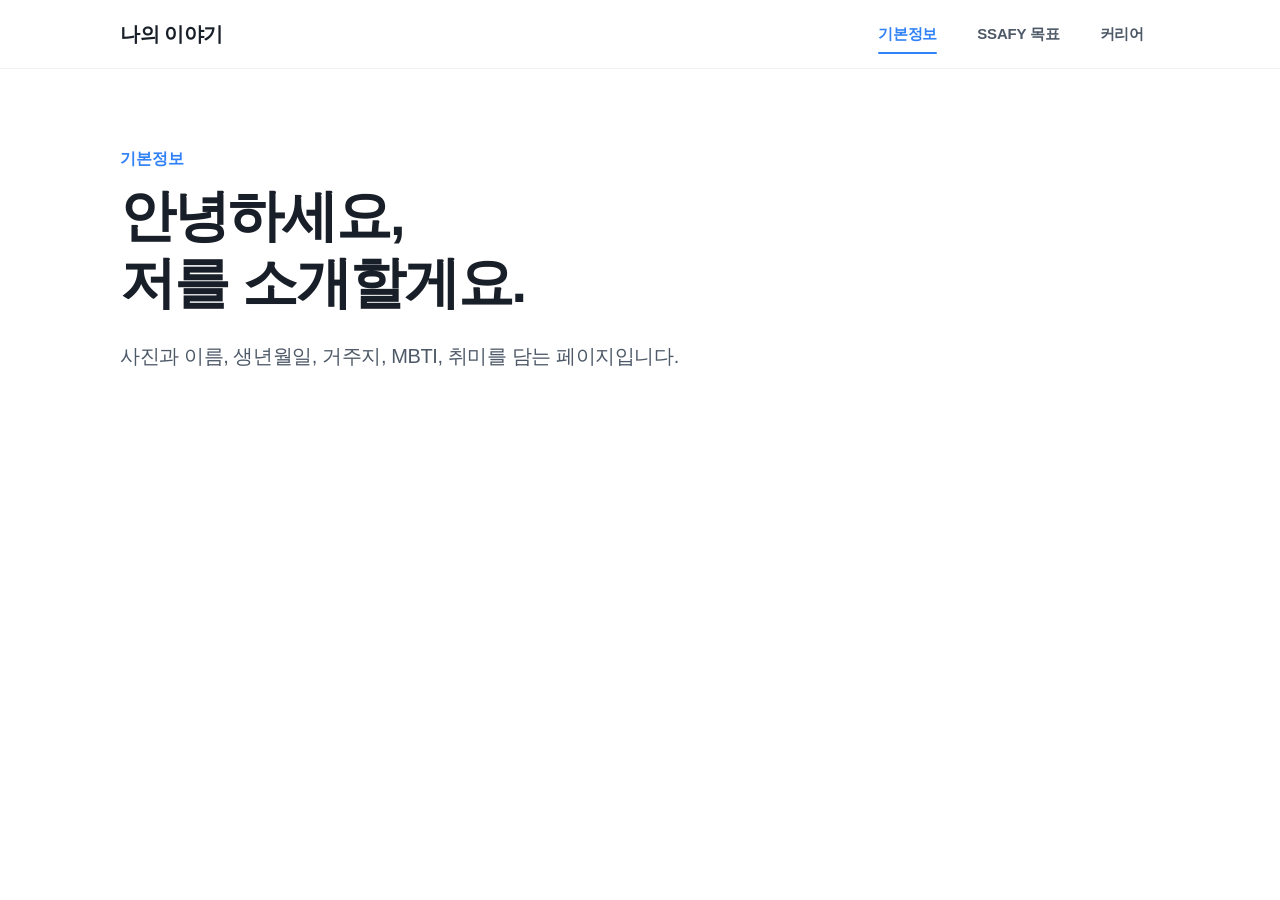
==== index.html @ 26c5fb1c "feat: 반응형 포트폴리오 네비게이션 추가" ====
<!doctype html>
<html lang="ko">
<head>
  <meta charset="utf-8">
  <meta name="viewport" content="width=device-width, initial-scale=1">
  <title>기본정보 | 나의 이야기</title>
  <link rel="stylesheet" href="navbar.css">
</head>
<body>
  <header class="site-header">
    <nav class="navbar" aria-label="주요 메뉴">
      <a class="navbar__brand" href="index.html">나의 이야기</a>
      <input class="navbar__toggle" type="checkbox" id="nav-toggle" aria-label="메뉴 열기">
      <label class="navbar__hamburger" for="nav-toggle" aria-hidden="true"><span class="navbar__hamburger-lines"></span></label>
      <ul class="navbar__menu">
        <li><a class="navbar__link is-active" href="index.html" aria-current="page">기본정보</a></li>
        <li><a class="navbar__link" href="goals.html">SSAFY 목표</a></li>
        <li><a class="navbar__link" href="career.html">커리어</a></li>
      </ul>
    </nav>
  </header>
  <main class="page">
    <p class="page__eyebrow">기본정보</p>
    <h1 class="page__title">안녕하세요,<br>저를 소개할게요.</h1>
    <p class="page__description">사진과 이름, 생년월일, 거주지, MBTI, 취미를 담는 페이지입니다.</p>
  </main>
</body>
</html>
---- navbar.css ----
:root {
  --toss-blue: #3182f6;
  --toss-blue-hover: #1b64da;
  --toss-navy: #191f28;
  --toss-gray-700: #4e5968;
  --toss-gray-500: #8b95a1;
  --toss-gray-200: #e5e8eb;
  --toss-gray-100: #f2f4f6;
  --toss-white: #ffffff;
  --nav-height: 68px;
}

* {
  box-sizing: border-box;
}

html {
  color: var(--toss-navy);
  font-family: "Pretendard", "Apple SD Gothic Neo", "Noto Sans KR", Arial, sans-serif;
  -webkit-font-smoothing: antialiased;
}

body {
  margin: 0;
  background: var(--toss-white);
}

.site-header {
  position: sticky;
  z-index: 1000;
  top: 0;
  width: 100%;
  border-bottom: 1px solid rgba(0, 0, 0, 0.06);
  background: rgba(255, 255, 255, 0.94);
  backdrop-filter: blur(12px);
  -webkit-backdrop-filter: blur(12px);
}

.navbar {
  display: flex;
  width: min(100% - 40px, 1040px);
  height: var(--nav-height);
  margin: 0 auto;
  align-items: center;
  justify-content: space-between;
}

.navbar__brand {
  color: var(--toss-navy);
  font-size: 20px;
  font-weight: 700;
  letter-spacing: -0.5px;
  text-decoration: none;
  white-space: nowrap;
}

.navbar__toggle {
  position: absolute;
  width: 1px;
  height: 1px;
  overflow: hidden;
  clip: rect(0 0 0 0);
  clip-path: inset(50%);
  white-space: nowrap;
}

.navbar__menu {
  display: flex;
  height: 100%;
  margin: 0;
  padding: 0;
  align-items: center;
  gap: 8px;
  list-style: none;
}

.navbar__link {
  position: relative;
  display: flex;
  height: 44px;
  padding: 0 16px;
  align-items: center;
  border-radius: 12px;
  color: var(--toss-gray-700);
  font-size: 15px;
  font-weight: 600;
  letter-spacing: -0.2px;
  text-decoration: none;
  transition: color 160ms ease, background-color 160ms ease;
}

.navbar__link:hover {
  color: var(--toss-navy);
  background: var(--toss-gray-100);
}

.navbar__link:focus-visible,
.navbar__toggle:focus-visible + .navbar__hamburger {
  outline: 3px solid rgba(49, 130, 246, 0.3);
  outline-offset: 2px;
}

.navbar__link.is-active {
  color: var(--toss-blue);
}

.navbar__link.is-active::after {
  position: absolute;
  right: 16px;
  bottom: 2px;
  left: 16px;
  height: 2px;
  border-radius: 2px;
  background: var(--toss-blue);
  content: "";
}

.navbar__hamburger {
  display: none;
  width: 44px;
  height: 44px;
  border-radius: 12px;
  cursor: pointer;
  align-items: center;
  justify-content: center;
}

.navbar__hamburger-lines,
.navbar__hamburger-lines::before,
.navbar__hamburger-lines::after {
  display: block;
  width: 20px;
  height: 2px;
  border-radius: 2px;
  background: var(--toss-navy);
  transition: transform 180ms ease, opacity 180ms ease;
}

.navbar__hamburger-lines {
  position: relative;
}

.navbar__hamburger-lines::before,
.navbar__hamburger-lines::after {
  position: absolute;
  left: 0;
  content: "";
}

.navbar__hamburger-lines::before { transform: translateY(-6px); }
.navbar__hamburger-lines::after { transform: translateY(6px); }

.page {
  width: min(100% - 40px, 1040px);
  margin: 0 auto;
  padding: 80px 0;
}

.page__eyebrow {
  margin: 0 0 12px;
  color: var(--toss-blue);
  font-size: 16px;
  font-weight: 700;
}

.page__title {
  margin: 0;
  font-size: clamp(36px, 6vw, 56px);
  line-height: 1.2;
  letter-spacing: -2px;
}

.page__description {
  max-width: 600px;
  margin: 24px 0 0;
  color: var(--toss-gray-700);
  font-size: 20px;
  line-height: 1.65;
  letter-spacing: -0.4px;
}

@media (max-width: 720px) {
  :root { --nav-height: 60px; }

  .navbar,
  .page {
    width: min(100% - 32px, 1040px);
  }

  .navbar__hamburger {
    display: flex;
  }

  .navbar__menu {
    position: absolute;
    top: var(--nav-height);
    right: 0;
    left: 0;
    display: grid;
    height: auto;
    max-height: 0;
    padding: 0 16px;
    gap: 4px;
    overflow: hidden;
    border-bottom: 1px solid transparent;
    background: var(--toss-white);
    opacity: 0;
    transition: max-height 220ms ease, opacity 180ms ease, padding 220ms ease;
  }

  .navbar__link {
    height: 52px;
    padding: 0 16px;
    font-size: 17px;
  }

  .navbar__link.is-active {
    background: rgba(49, 130, 246, 0.08);
  }

  .navbar__link.is-active::after {
    top: 14px;
    right: auto;
    bottom: 14px;
    left: 5px;
    width: 3px;
    height: auto;
  }

  .navbar__toggle:checked ~ .navbar__menu {
    max-height: 240px;
    padding-top: 10px;
    padding-bottom: 14px;
    border-bottom-color: rgba(0, 0, 0, 0.06);
    opacity: 1;
  }

  .navbar__toggle:checked + .navbar__hamburger .navbar__hamburger-lines {
    background: transparent;
  }

  .navbar__toggle:checked + .navbar__hamburger .navbar__hamburger-lines::before {
    transform: rotate(45deg);
  }

  .navbar__toggle:checked + .navbar__hamburger .navbar__hamburger-lines::after {
    transform: rotate(-45deg);
  }

  .page { padding: 56px 0; }
  .page__description { font-size: 18px; }
}

@media (prefers-reduced-motion: reduce) {
  *, *::before, *::after {
    scroll-behavior: auto !important;
    transition-duration: 0.01ms !important;
  }
}
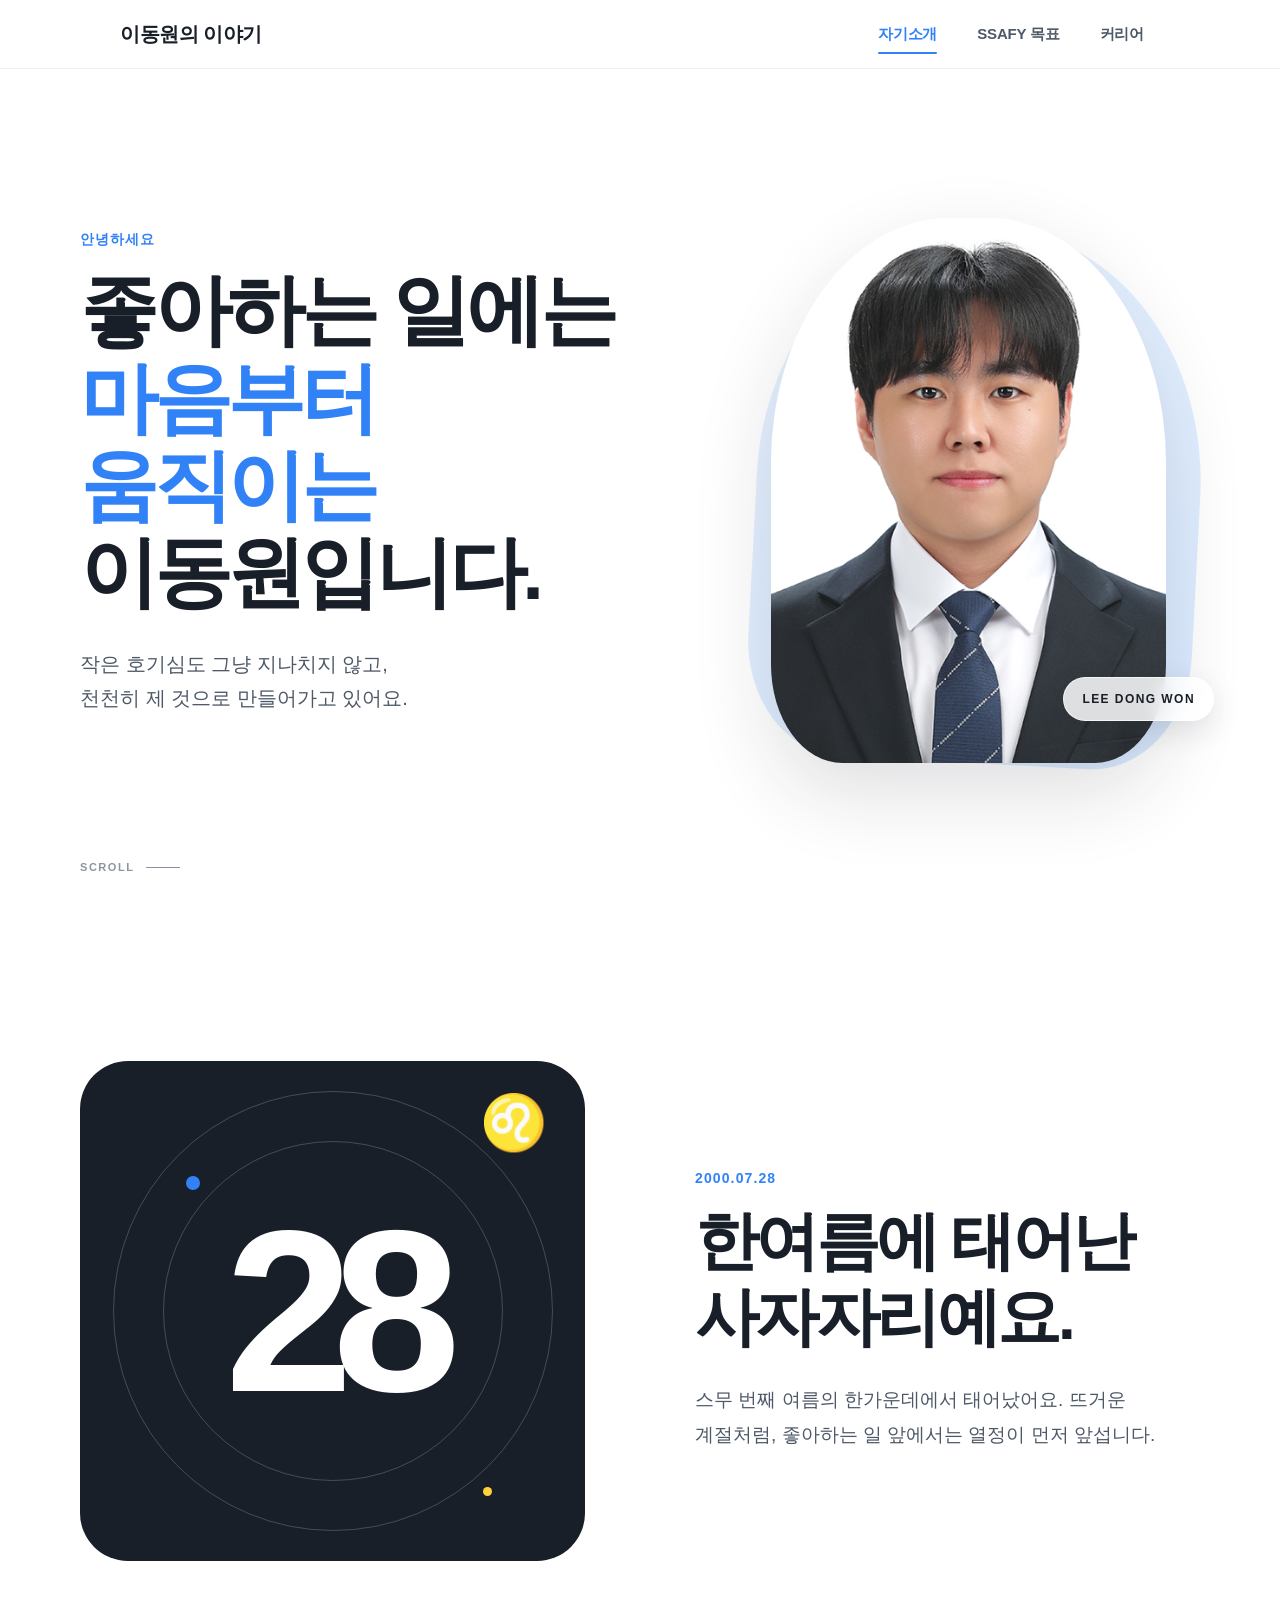
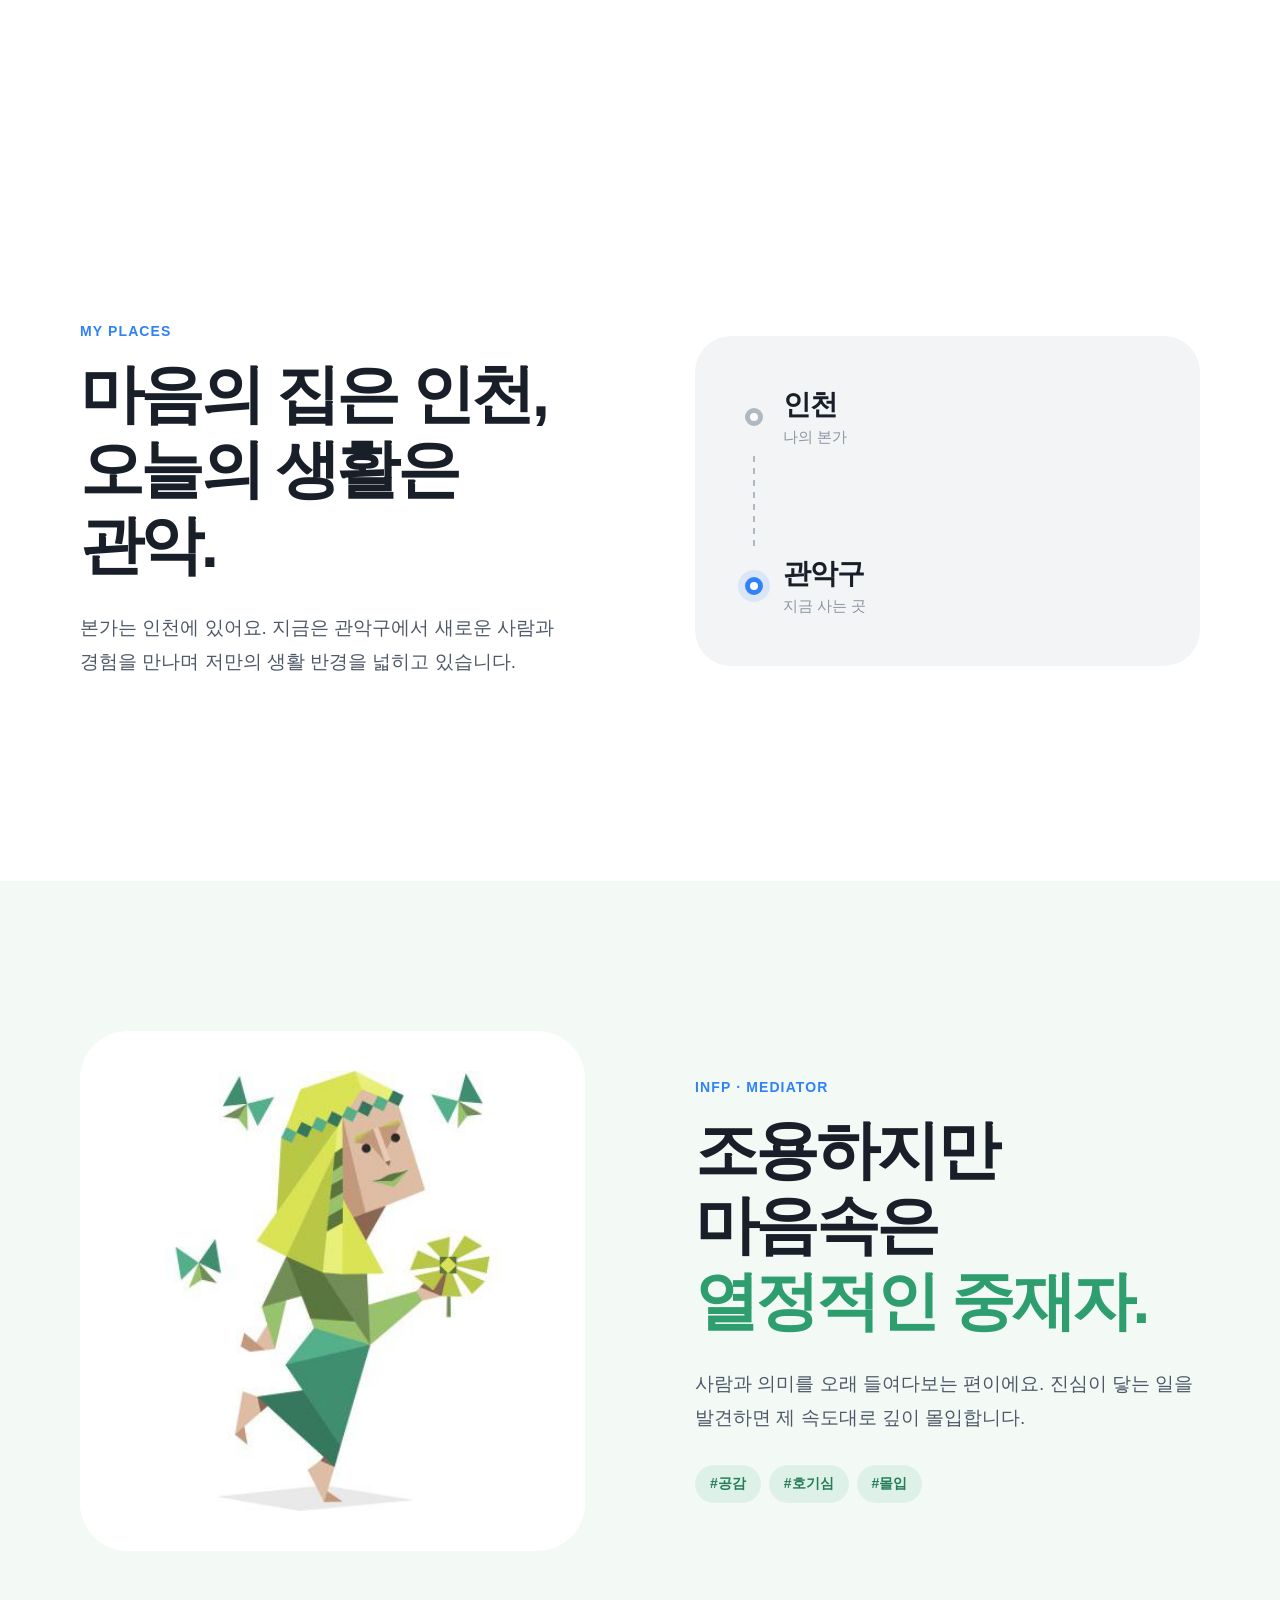
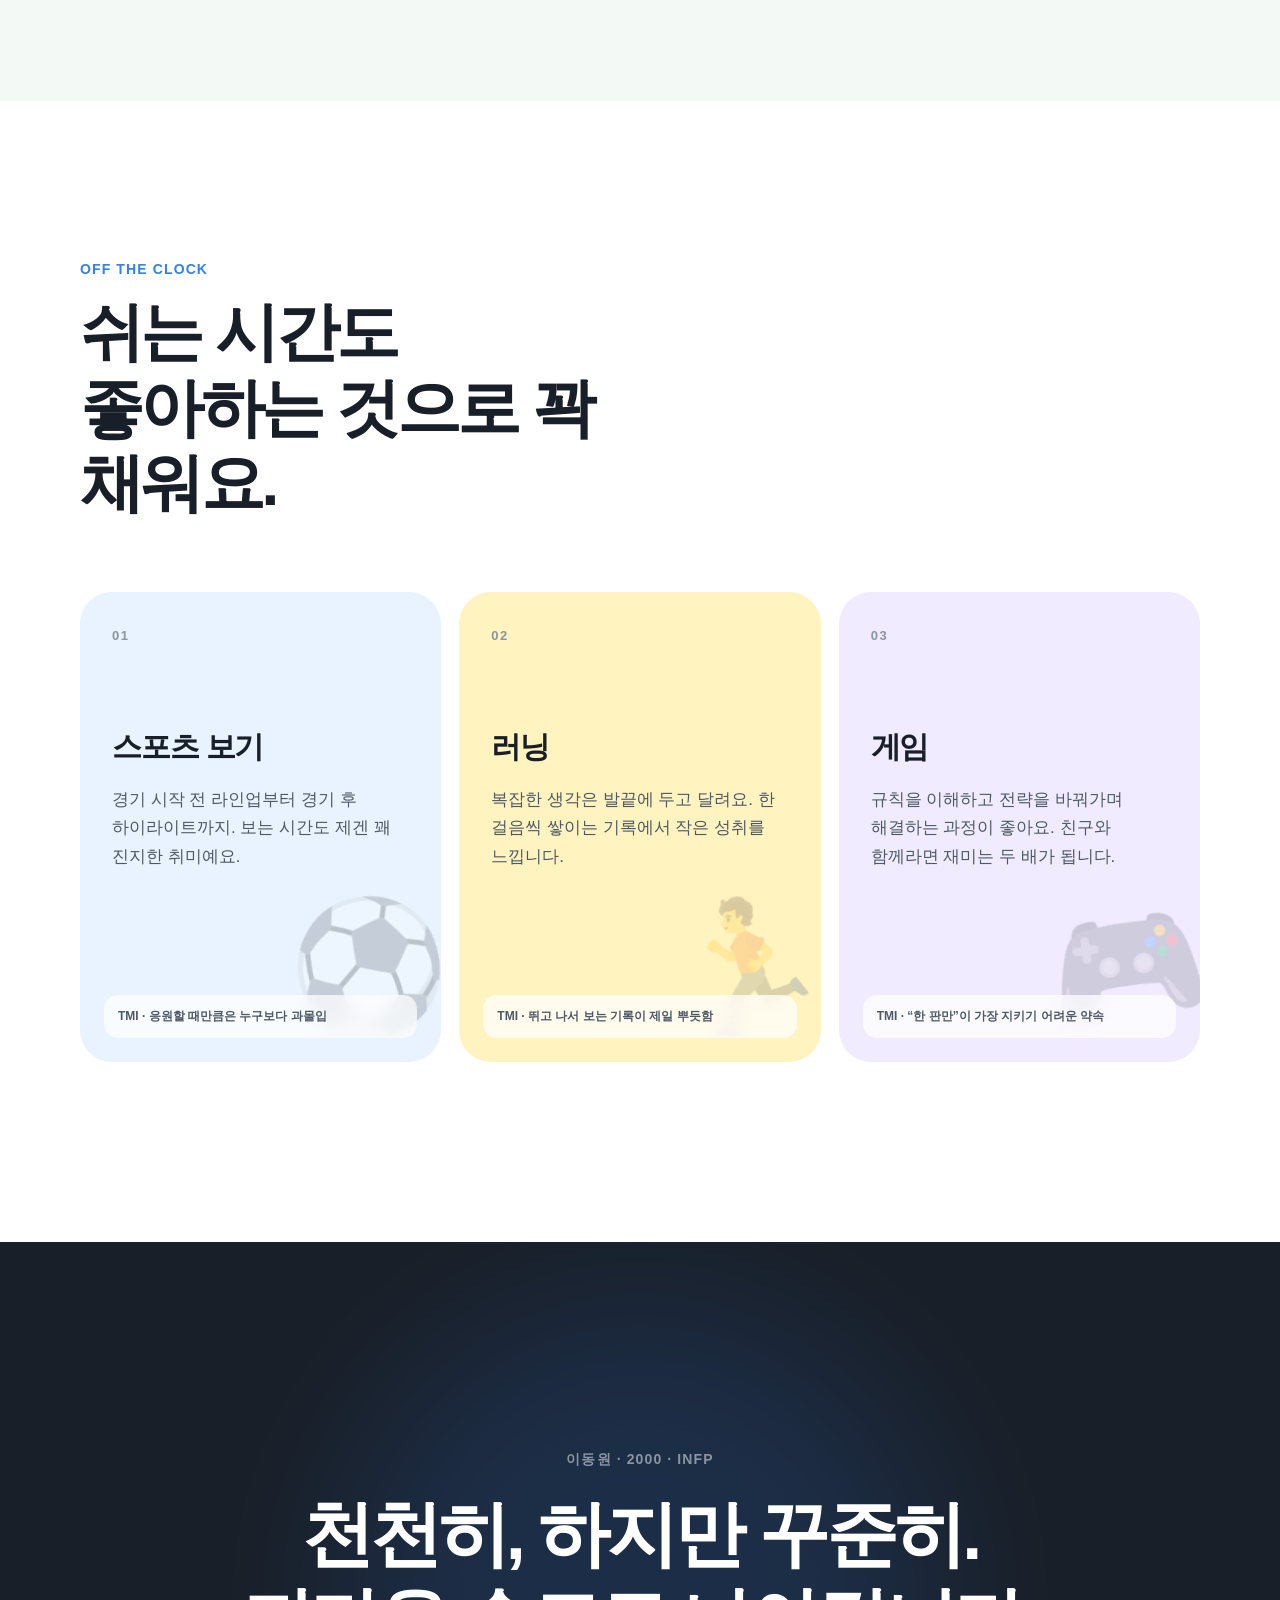
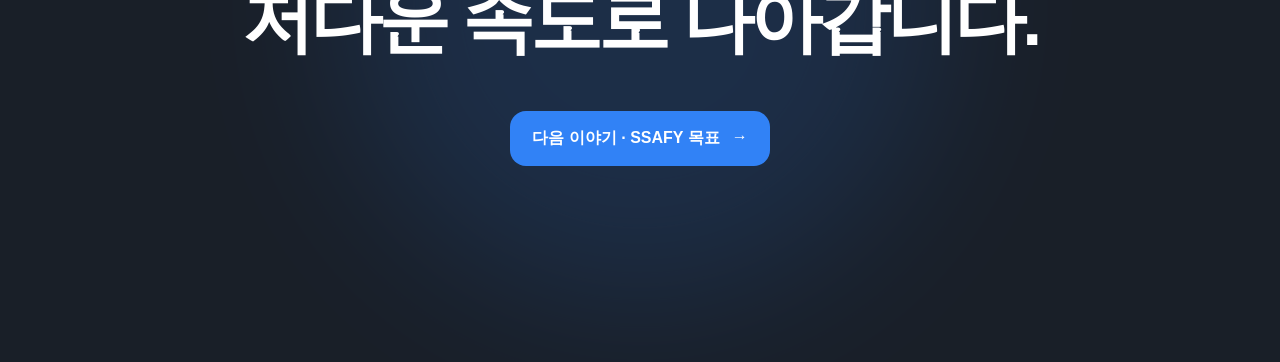
==== commit 5a0b1409: "feat: 자기소개 랜딩 페이지 구현" ====
--- a/index.html
+++ b/index.html
@@ -3,26 +3,122 @@
 <head>
   <meta charset="utf-8">
   <meta name="viewport" content="width=device-width, initial-scale=1">
-  <title>기본정보 | 나의 이야기</title>
+  <meta name="description" content="이동원의 취향과 일상을 담은 자기소개 페이지">
+  <title>자기소개 | 이동원의 이야기</title>
   <link rel="stylesheet" href="navbar.css">
+  <link rel="stylesheet" href="introduction.css">
+  <script src="introduction.js" defer></script>
 </head>
 <body>
   <header class="site-header">
     <nav class="navbar" aria-label="주요 메뉴">
-      <a class="navbar__brand" href="index.html">나의 이야기</a>
+      <a class="navbar__brand" href="index.html">이동원의 이야기</a>
       <input class="navbar__toggle" type="checkbox" id="nav-toggle" aria-label="메뉴 열기">
       <label class="navbar__hamburger" for="nav-toggle" aria-hidden="true"><span class="navbar__hamburger-lines"></span></label>
       <ul class="navbar__menu">
-        <li><a class="navbar__link is-active" href="index.html" aria-current="page">기본정보</a></li>
+        <li><a class="navbar__link is-active" href="index.html" aria-current="page">자기소개</a></li>
         <li><a class="navbar__link" href="goals.html">SSAFY 목표</a></li>
         <li><a class="navbar__link" href="career.html">커리어</a></li>
       </ul>
     </nav>
   </header>
-  <main class="page">
-    <p class="page__eyebrow">기본정보</p>
-    <h1 class="page__title">안녕하세요,<br>저를 소개할게요.</h1>
-    <p class="page__description">사진과 이름, 생년월일, 거주지, MBTI, 취미를 담는 페이지입니다.</p>
+
+  <main>
+    <section class="hero" aria-labelledby="intro-title">
+      <div class="hero__copy reveal">
+        <p class="section-label">안녕하세요</p>
+        <h1 id="intro-title">좋아하는 일에는<br><span>마음부터 움직이는</span><br>이동원입니다.</h1>
+        <p class="hero__description">작은 호기심도 그냥 지나치지 않고,<br>천천히 제 것으로 만들어가고 있어요.</p>
+      </div>
+      <div class="hero__portrait-wrap reveal reveal--delay" aria-hidden="true">
+        <div class="hero__portrait-bg"></div>
+        <img class="hero__portrait" src="이동원 사본.jpg" alt="">
+        <span class="hero__badge">LEE DONG WON</span>
+      </div>
+      <a class="scroll-cue" href="#birthday" aria-label="상세 소개로 이동">
+        <span>SCROLL</span><i aria-hidden="true"></i>
+      </a>
+    </section>
+
+    <section class="story story--birthday" id="birthday" aria-labelledby="birthday-title">
+      <div class="story__visual reveal" aria-hidden="true">
+        <span class="big-number">28</span>
+        <span class="orbit orbit--one"></span>
+        <span class="orbit orbit--two"></span>
+        <span class="leo">♌</span>
+      </div>
+      <div class="story__copy reveal reveal--delay">
+        <p class="section-label">2000.07.28</p>
+        <h2 id="birthday-title">한여름에 태어난<br>사자자리예요.</h2>
+        <p>스무 번째 여름의 한가운데에서 태어났어요. 뜨거운 계절처럼, 좋아하는 일 앞에서는 열정이 먼저 앞섭니다.</p>
+      </div>
+    </section>
+
+    <section class="story story--home" aria-labelledby="home-title">
+      <div class="story__copy reveal">
+        <p class="section-label">MY PLACES</p>
+        <h2 id="home-title">마음의 집은 인천,<br>오늘의 생활은 관악.</h2>
+        <p>본가는 인천에 있어요. 지금은 관악구에서 새로운 사람과 경험을 만나며 저만의 생활 반경을 넓히고 있습니다.</p>
+      </div>
+      <div class="route-card reveal reveal--delay" aria-label="인천에서 관악으로 이어지는 거주지">
+        <div><span class="route-card__dot"></span><strong>인천</strong><small>나의 본가</small></div>
+        <span class="route-card__line" aria-hidden="true"></span>
+        <div><span class="route-card__dot route-card__dot--active"></span><strong>관악구</strong><small>지금 사는 곳</small></div>
+      </div>
+    </section>
+
+    <section class="story story--mbti" aria-labelledby="mbti-title">
+      <div class="mbti-card reveal">
+        <img src="assets/infp-mediator.png" alt="INFP 열정적인 중재자를 표현한 초록색 인물 일러스트">
+      </div>
+      <div class="story__copy reveal reveal--delay">
+        <p class="section-label">INFP · MEDIATOR</p>
+        <h2 id="mbti-title">조용하지만 마음속은<br><span class="green">열정적인 중재자.</span></h2>
+        <p>사람과 의미를 오래 들여다보는 편이에요. 진심이 닿는 일을 발견하면 제 속도대로 깊이 몰입합니다.</p>
+        <div class="keyword-list" aria-label="성향 키워드">
+          <span>#공감</span><span>#호기심</span><span>#몰입</span>
+        </div>
+      </div>
+    </section>
+
+    <section class="hobbies" aria-labelledby="hobby-title">
+      <div class="hobbies__heading reveal">
+        <p class="section-label">OFF THE CLOCK</p>
+        <h2 id="hobby-title">쉬는 시간도<br>좋아하는 것으로 꽉 채워요.</h2>
+      </div>
+      <div class="hobby-grid">
+        <article class="hobby-card hobby-card--sports reveal">
+          <span class="hobby-card__emoji" aria-hidden="true">⚽</span>
+          <p class="hobby-card__index">01</p>
+          <h3>스포츠 보기</h3>
+          <p>경기 시작 전 라인업부터 경기 후 하이라이트까지. 보는 시간도 제겐 꽤 진지한 취미예요.</p>
+          <span class="hobby-card__tmi">TMI · 응원할 때만큼은 누구보다 과몰입</span>
+        </article>
+        <article class="hobby-card hobby-card--running reveal reveal--delay">
+          <span class="hobby-card__emoji" aria-hidden="true">🏃</span>
+          <p class="hobby-card__index">02</p>
+          <h3>러닝</h3>
+          <p>복잡한 생각은 발끝에 두고 달려요. 한 걸음씩 쌓이는 기록에서 작은 성취를 느낍니다.</p>
+          <span class="hobby-card__tmi">TMI · 뛰고 나서 보는 기록이 제일 뿌듯함</span>
+        </article>
+        <article class="hobby-card hobby-card--game reveal reveal--delay-2">
+          <span class="hobby-card__emoji" aria-hidden="true">🎮</span>
+          <p class="hobby-card__index">03</p>
+          <h3>게임</h3>
+          <p>규칙을 이해하고 전략을 바꿔가며 해결하는 과정이 좋아요. 친구와 함께라면 재미는 두 배가 됩니다.</p>
+          <span class="hobby-card__tmi">TMI · “한 판만”이 가장 지키기 어려운 약속</span>
+        </article>
+      </div>
+    </section>
+
+    <section class="closing" aria-label="자기소개 마무리">
+      <div class="closing__orb" aria-hidden="true"></div>
+      <div class="reveal">
+        <p>이동원 · 2000 · INFP</p>
+        <h2>천천히, 하지만 꾸준히.<br>저다운 속도로 나아갑니다.</h2>
+        <a href="goals.html">다음 이야기 · SSAFY 목표 <span aria-hidden="true">→</span></a>
+      </div>
+    </section>
   </main>
 </body>
 </html>
--- a/introduction.css
+++ b/introduction.css
@@ -0,0 +1,146 @@
+html { scroll-behavior: smooth; }
+body { overflow-x: hidden; }
+
+.section-label {
+  margin: 0 0 18px;
+  color: var(--toss-blue);
+  font-size: 14px;
+  font-weight: 800;
+  letter-spacing: 0.08em;
+}
+
+.hero,
+.story,
+.hobbies,
+.closing {
+  width: min(100% - 48px, 1120px);
+  margin: 0 auto;
+}
+
+.hero {
+  position: relative;
+  display: grid;
+  min-height: calc(100svh - var(--nav-height));
+  padding: 72px 0 96px;
+  grid-template-columns: 1.08fr 0.92fr;
+  align-items: center;
+  gap: 72px;
+}
+
+.hero h1,
+.story h2,
+.hobbies h2,
+.closing h2 {
+  margin: 0;
+  font-weight: 750;
+  letter-spacing: -0.055em;
+  word-break: keep-all;
+}
+
+.hero h1 { font-size: clamp(48px, 6.2vw, 78px); line-height: 1.12; }
+.hero h1 span { color: var(--toss-blue); }
+.hero__description { margin: 30px 0 0; color: var(--toss-gray-700); font-size: 20px; line-height: 1.7; }
+
+.hero__portrait-wrap { position: relative; min-height: 580px; }
+.hero__portrait-bg { position: absolute; inset: 8% 0 0 8%; border-radius: 48% 48% 22% 22%; background: linear-gradient(150deg, #e8f3ff, #d9eaff); transform: rotate(3deg); }
+.hero__portrait { position: absolute; right: 7%; bottom: 0; width: 82%; height: 94%; border-radius: 45% 45% 18% 18%; object-fit: cover; object-position: center 12%; box-shadow: 0 30px 80px rgba(25, 31, 40, 0.14); }
+.hero__badge { position: absolute; right: -14px; bottom: 42px; padding: 14px 18px; border: 1px solid rgba(255,255,255,.7); border-radius: 999px; background: rgba(255,255,255,.84); box-shadow: 0 10px 30px rgba(25,31,40,.12); font-size: 12px; font-weight: 800; letter-spacing: .12em; backdrop-filter: blur(10px); }
+
+.scroll-cue { position: absolute; bottom: 28px; left: 0; display: flex; color: var(--toss-gray-500); font-size: 11px; font-weight: 700; letter-spacing: .14em; text-decoration: none; align-items: center; gap: 12px; }
+.scroll-cue i { display: block; width: 34px; height: 1px; background: var(--toss-gray-500); animation: cue 1.8s ease-in-out infinite; transform-origin: left; }
+
+.story { display: grid; min-height: 820px; padding: 140px 0; grid-template-columns: 1fr 1fr; align-items: center; gap: 110px; }
+.story__copy h2, .hobbies h2 { font-size: clamp(42px, 5vw, 64px); line-height: 1.18; }
+.story__copy > p:last-of-type { max-width: 510px; margin: 28px 0 0; color: var(--toss-gray-700); font-size: 19px; line-height: 1.8; word-break: keep-all; }
+
+.story--birthday { position: relative; }
+.story__visual { position: relative; display: grid; height: 500px; border-radius: 48px; background: #191f28; color: #fff; place-items: center; overflow: hidden; }
+.big-number { z-index: 2; font-size: clamp(150px, 18vw, 250px); font-weight: 800; letter-spacing: -.09em; line-height: 1; }
+.leo { position: absolute; top: 30px; right: 38px; z-index: 2; color: #ffd43b; font-size: 54px; }
+.orbit { position: absolute; width: 340px; height: 340px; border: 1px solid rgba(255,255,255,.2); border-radius: 50%; }
+.orbit--one { animation: orbit 14s linear infinite; }
+.orbit--one::after { position: absolute; top: 34px; left: 22px; width: 14px; height: 14px; border-radius: 50%; background: #3182f6; content: ""; }
+.orbit--two { width: 440px; height: 440px; animation: orbit 19s linear reverse infinite; }
+.orbit--two::after { position: absolute; right: 60px; bottom: 34px; width: 9px; height: 9px; border-radius: 50%; background: #ffd43b; content: ""; }
+
+.story--home { min-height: 760px; }
+.route-card { padding: 50px; border-radius: 36px; background: #f2f4f6; }
+.route-card > div { display: grid; grid-template-columns: 24px 1fr; align-items: center; gap: 4px 14px; }
+.route-card strong { font-size: 28px; letter-spacing: -.04em; }
+.route-card small { grid-column: 2; color: var(--toss-gray-500); font-size: 15px; }
+.route-card__dot { grid-row: 1 / 3; width: 18px; height: 18px; border: 5px solid #b0b8c1; border-radius: 50%; background: #fff; }
+.route-card__dot--active { border-color: var(--toss-blue); box-shadow: 0 0 0 7px rgba(49,130,246,.12); }
+.route-card__line { display: block; width: 2px; height: 90px; margin: 9px 0 9px 8px; background: repeating-linear-gradient(to bottom, #b0b8c1 0 6px, transparent 6px 12px); }
+
+.story--mbti { width: 100%; max-width: none; padding-right: max(24px, calc((100% - 1120px) / 2)); padding-left: max(24px, calc((100% - 1120px) / 2)); background: #f3faf6; }
+.mbti-card { display: grid; min-height: 520px; border-radius: 48px; background: #fff; place-items: center; overflow: hidden; }
+.mbti-card img { width: min(88%, 440px); height: auto; mix-blend-mode: multiply; }
+.green { color: #2f9e6f; }
+.keyword-list { display: flex; margin-top: 30px; flex-wrap: wrap; gap: 8px; }
+.keyword-list span { padding: 10px 15px; border-radius: 999px; background: rgba(47,158,111,.1); color: #267d59; font-size: 14px; font-weight: 700; }
+
+.hobbies { padding: 160px 0 180px; }
+.hobbies__heading { max-width: 720px; }
+.hobby-grid { display: grid; margin-top: 70px; grid-template-columns: repeat(3, 1fr); gap: 18px; }
+.hobby-card { position: relative; min-height: 470px; padding: 36px 32px; border-radius: 32px; overflow: hidden; }
+.hobby-card--sports { background: #e8f3ff; }
+.hobby-card--running { background: #fff3bf; }
+.hobby-card--game { background: #f0ebff; }
+.hobby-card__emoji { position: absolute; right: -8px; bottom: 20px; font-size: 128px; opacity: .22; transform: rotate(-8deg); }
+.hobby-card__index { margin: 0 0 84px; color: var(--toss-gray-500); font-size: 13px; font-weight: 800; letter-spacing: .12em; }
+.hobby-card h3 { margin: 0; font-size: 30px; letter-spacing: -.04em; }
+.hobby-card > p:not(.hobby-card__index) { position: relative; z-index: 1; margin: 18px 0 0; color: var(--toss-gray-700); font-size: 17px; line-height: 1.7; word-break: keep-all; }
+.hobby-card__tmi { position: absolute; right: 24px; bottom: 24px; left: 24px; z-index: 1; padding: 13px 14px; border-radius: 14px; background: rgba(255,255,255,.72); color: var(--toss-gray-700); font-size: 12px; font-weight: 700; backdrop-filter: blur(8px); }
+
+.closing { position: relative; display: grid; width: 100%; max-width: none; min-height: 720px; padding: 140px 24px; background: #191f28; color: #fff; text-align: center; place-items: center; overflow: hidden; }
+.closing > div:not(.closing__orb) { position: relative; z-index: 1; }
+.closing p { color: #8b95a1; font-size: 14px; font-weight: 700; letter-spacing: .08em; }
+.closing h2 { margin-top: 22px; font-size: clamp(42px, 6vw, 72px); line-height: 1.2; }
+.closing a { display: inline-flex; margin-top: 48px; padding: 17px 22px; border-radius: 16px; background: var(--toss-blue); color: #fff; font-weight: 700; text-decoration: none; gap: 12px; transition: background .2s ease, transform .2s ease; }
+.closing a:hover { background: var(--toss-blue-hover); transform: translateY(-2px); }
+.closing__orb { position: absolute; width: 600px; height: 600px; border-radius: 50%; background: #3182f6; opacity: .15; filter: blur(80px); }
+
+.reveal { opacity: 0; transform: translateY(48px); transition: opacity .8s cubic-bezier(.2,.7,.2,1), transform .8s cubic-bezier(.2,.7,.2,1); }
+.reveal--delay { transition-delay: .14s; }
+.reveal--delay-2 { transition-delay: .28s; }
+.reveal.is-visible { opacity: 1; transform: translateY(0); }
+
+@keyframes cue { 0%,100% { transform: scaleX(.4); opacity: .45; } 50% { transform: scaleX(1); opacity: 1; } }
+@keyframes orbit { to { transform: rotate(360deg); } }
+
+@media (max-width: 820px) {
+  .hero, .story { grid-template-columns: 1fr; gap: 54px; }
+  .hero { padding-top: 56px; }
+  .hero__portrait-wrap { min-height: 510px; }
+  .story { min-height: auto; padding: 100px 0; }
+  .story--birthday .story__visual { order: 2; }
+  .story--home .story__copy { order: 1; }
+  .story--home .route-card { order: 2; }
+  .story--mbti { padding-right: 24px; padding-left: 24px; }
+  .hobby-grid { grid-template-columns: 1fr; }
+  .hobby-card { min-height: 390px; }
+}
+
+@media (max-width: 560px) {
+  .hero, .story, .hobbies { width: min(100% - 32px, 1120px); }
+  .hero h1 { font-size: 43px; }
+  .hero__description { font-size: 17px; }
+  .hero__portrait-wrap { min-height: 420px; }
+  .hero__portrait { right: 5%; width: 90%; }
+  .hero__badge { right: 0; bottom: 24px; }
+  .scroll-cue { display: none; }
+  .story h2, .hobbies h2 { font-size: 40px; }
+  .story__visual { height: 390px; border-radius: 32px; }
+  .story__copy > p:last-of-type { font-size: 17px; }
+  .route-card { padding: 36px 30px; }
+  .mbti-card { min-height: 390px; border-radius: 32px; }
+  .hobbies { padding: 110px 0; }
+  .hobby-grid { margin-top: 44px; }
+  .closing { min-height: 640px; }
+}
+
+@media (prefers-reduced-motion: reduce) {
+  html { scroll-behavior: auto; }
+  .reveal { opacity: 1; transform: none; }
+  .scroll-cue i, .orbit { animation: none; }
+}
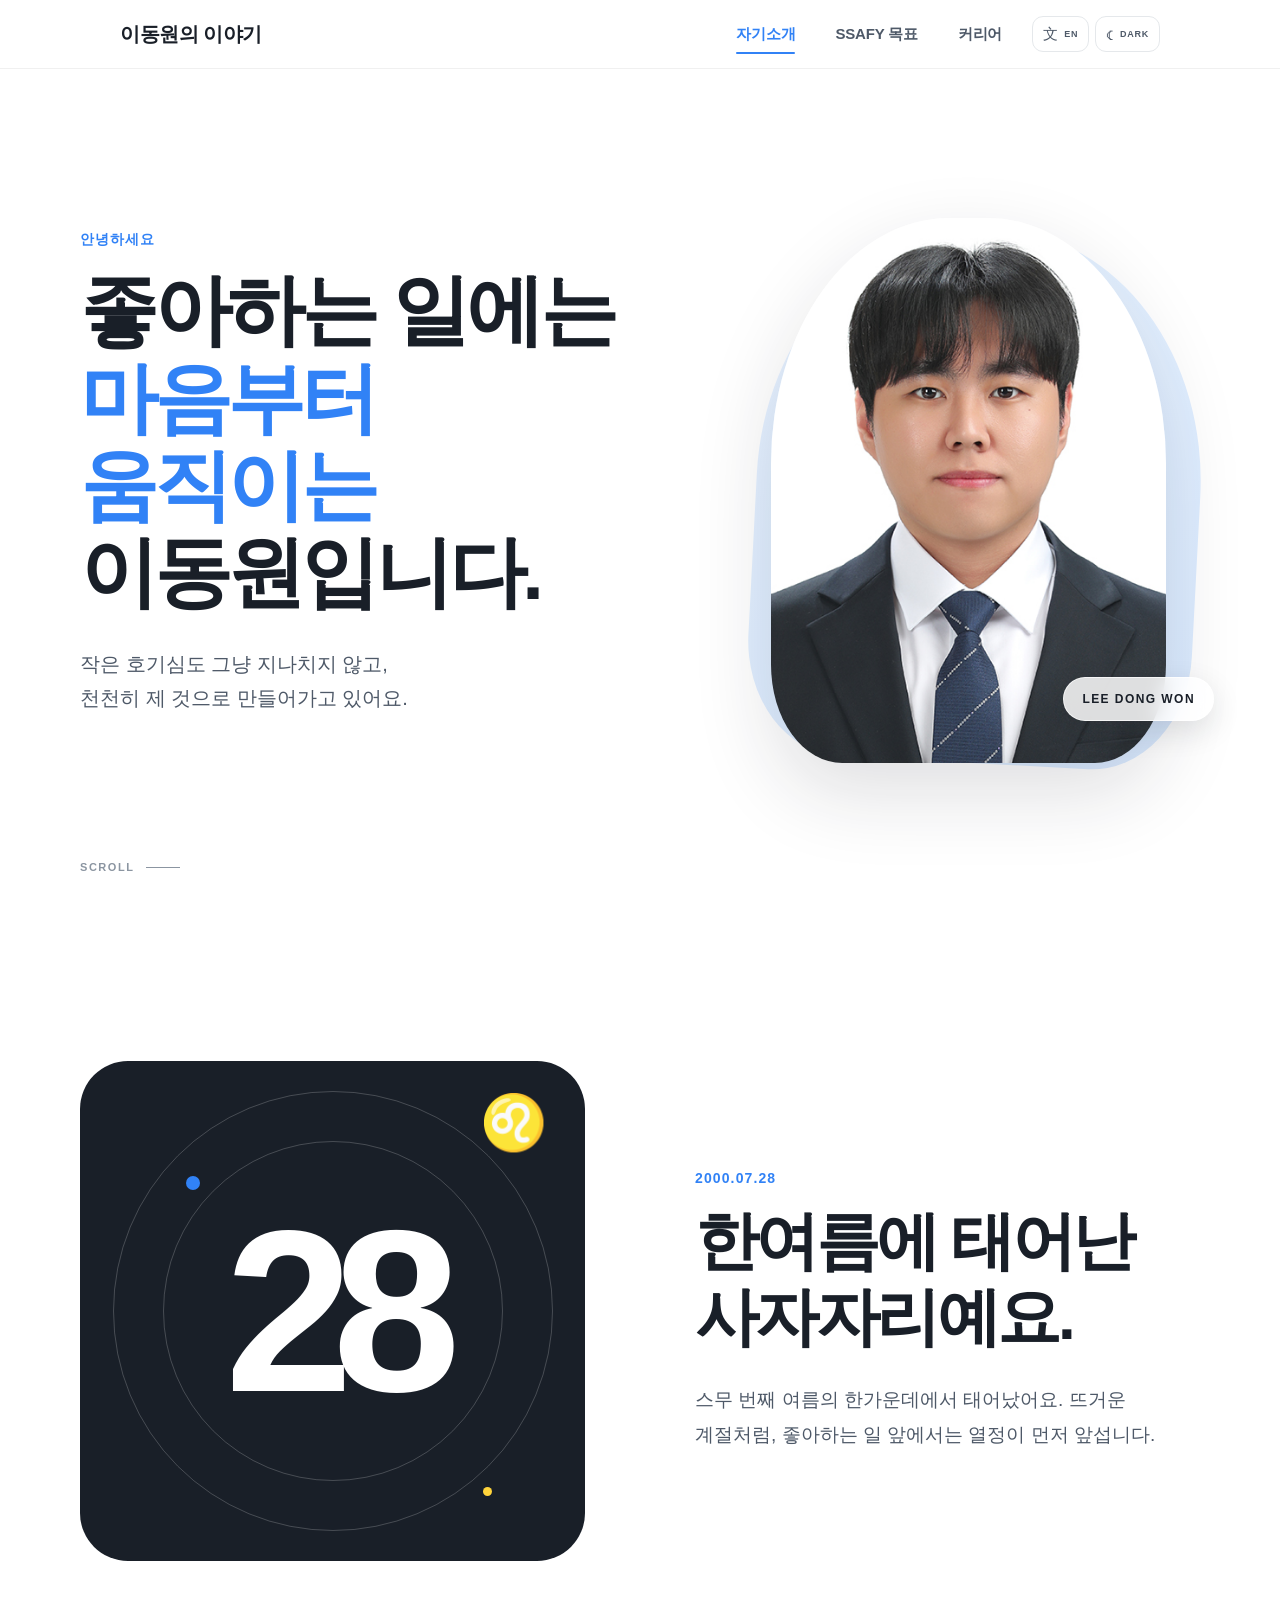
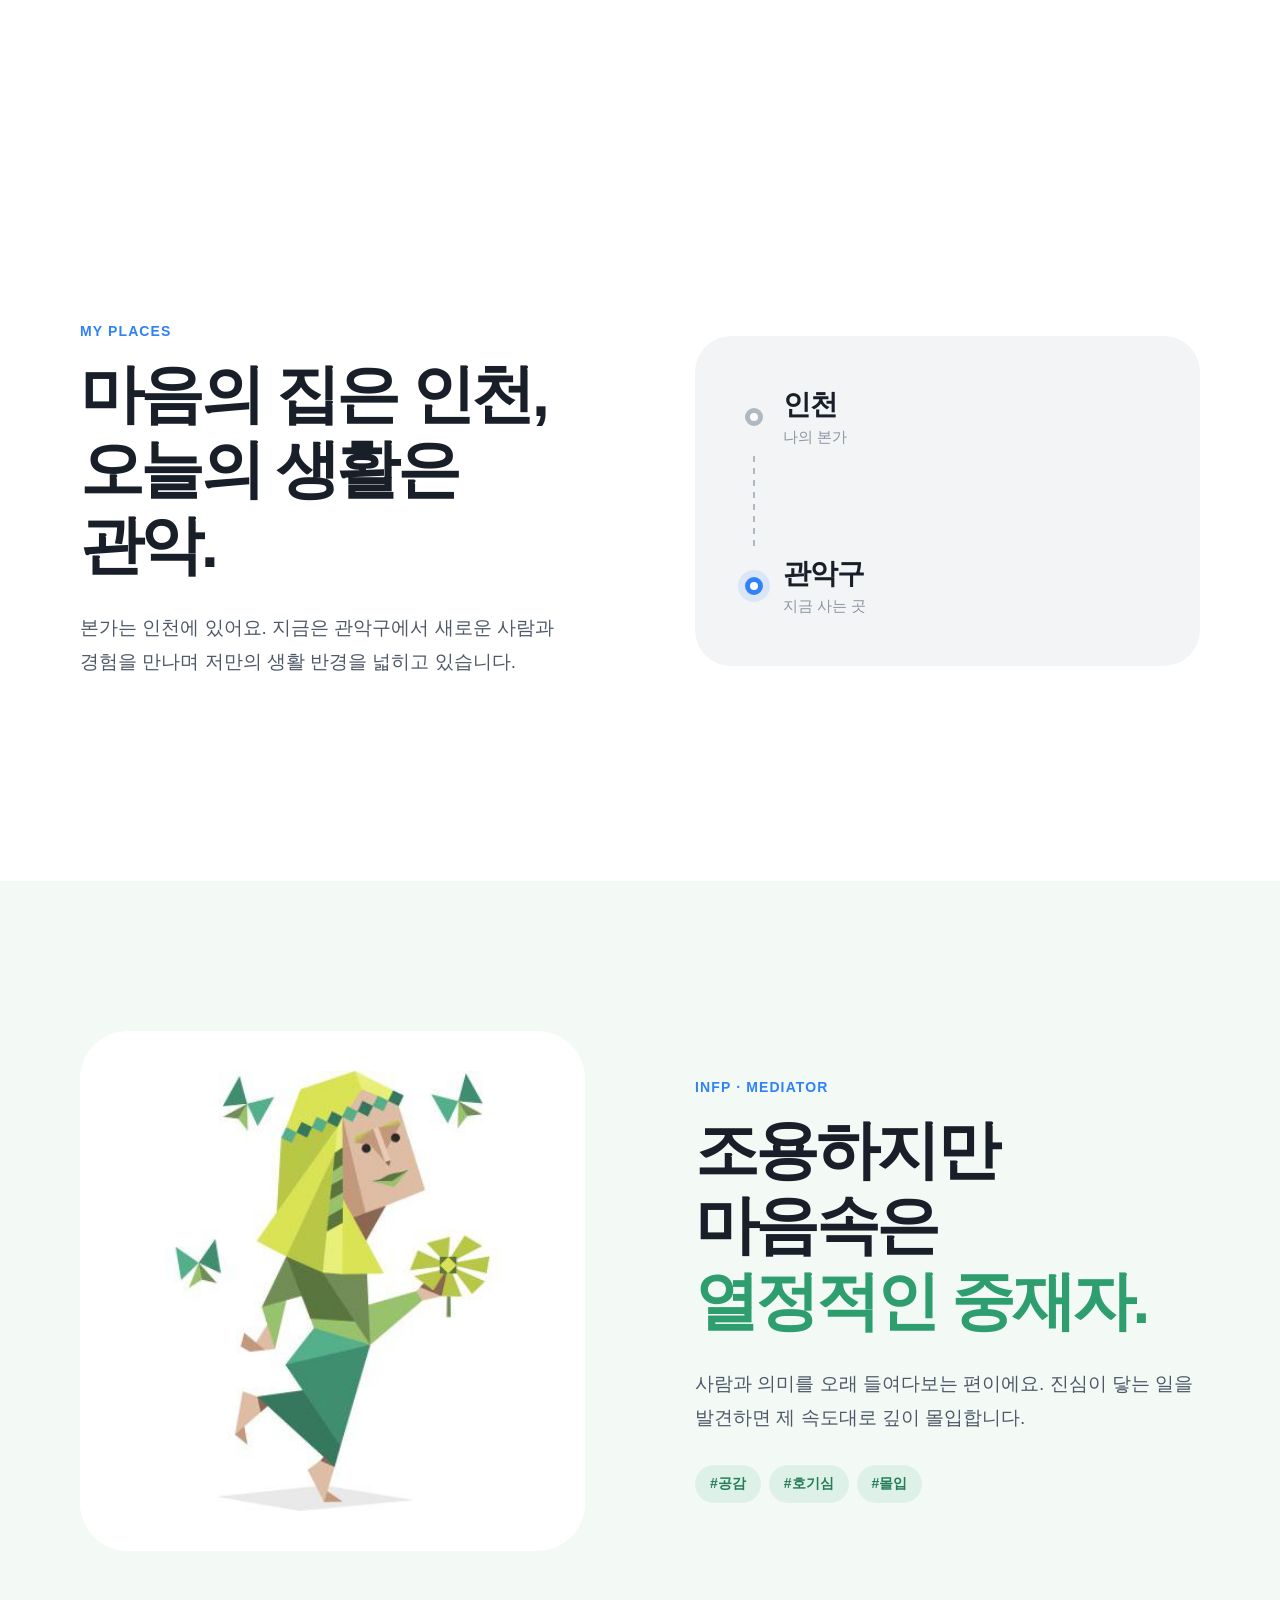
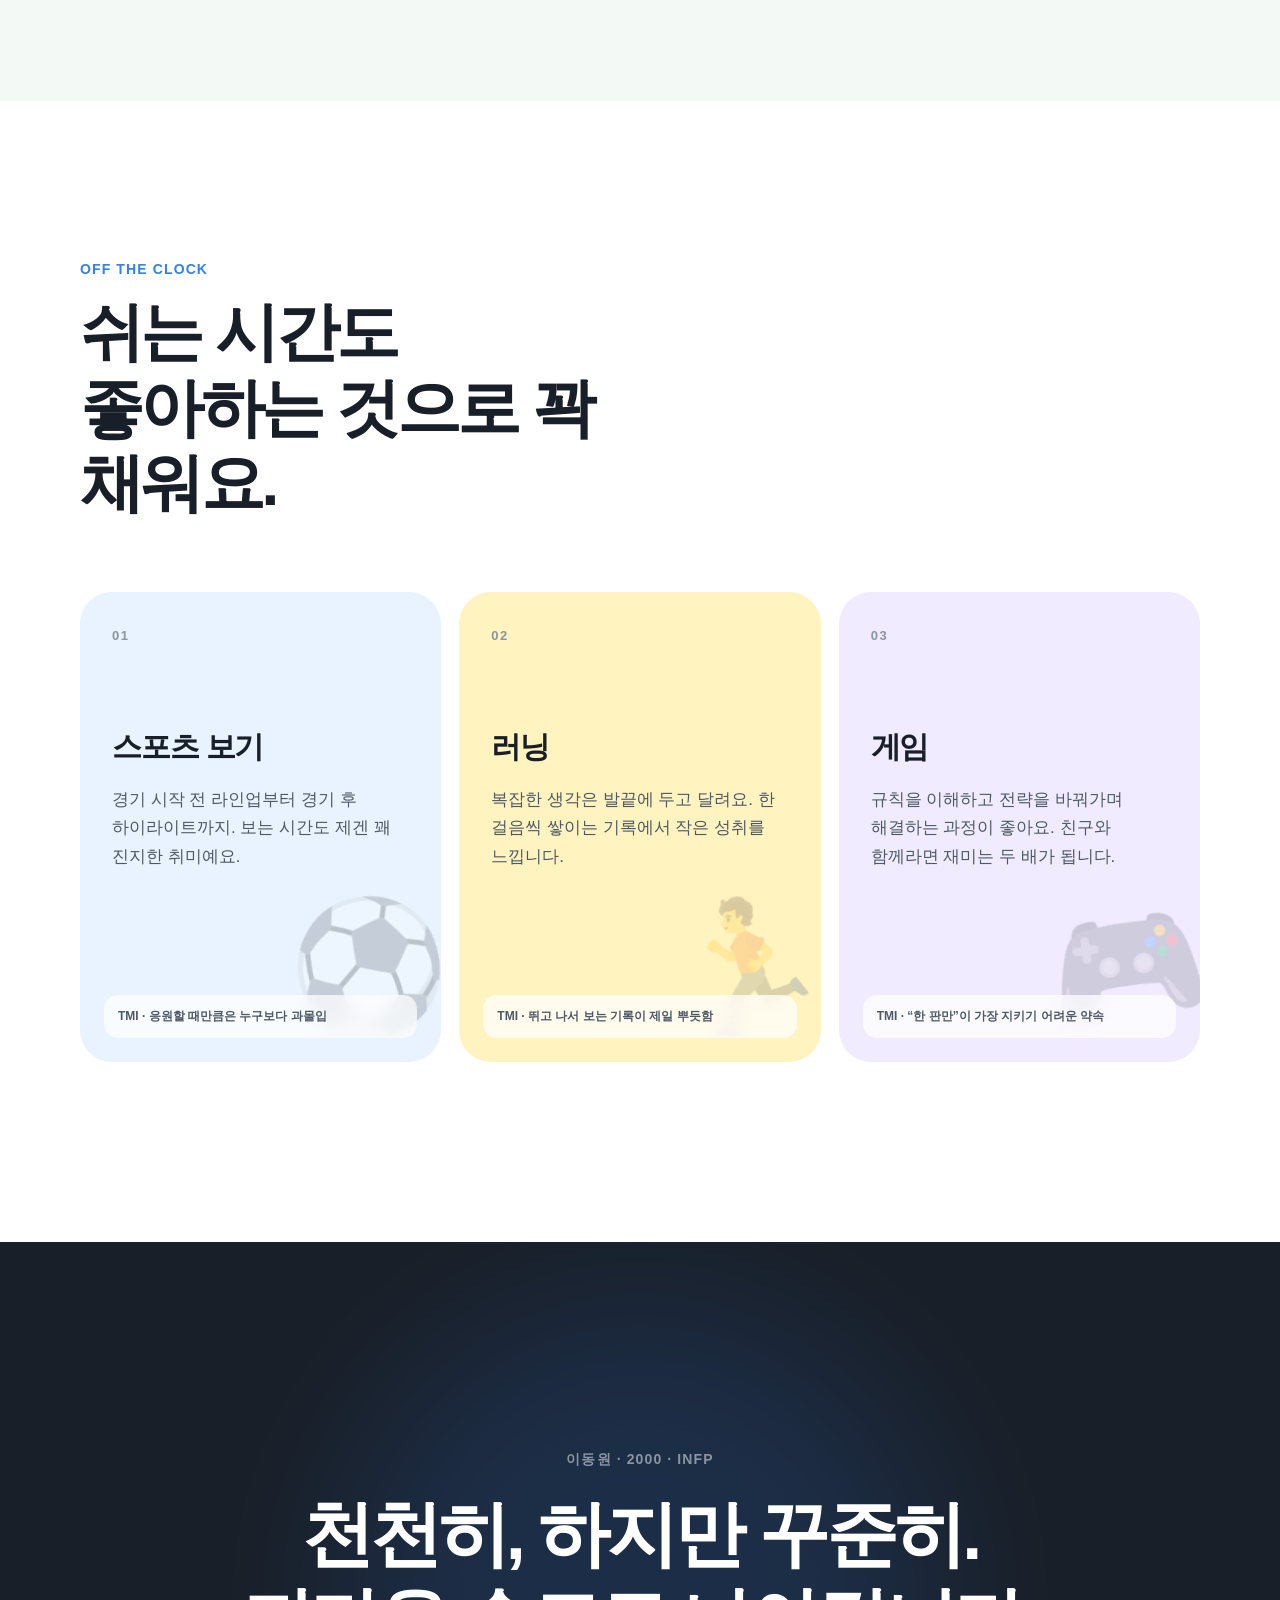
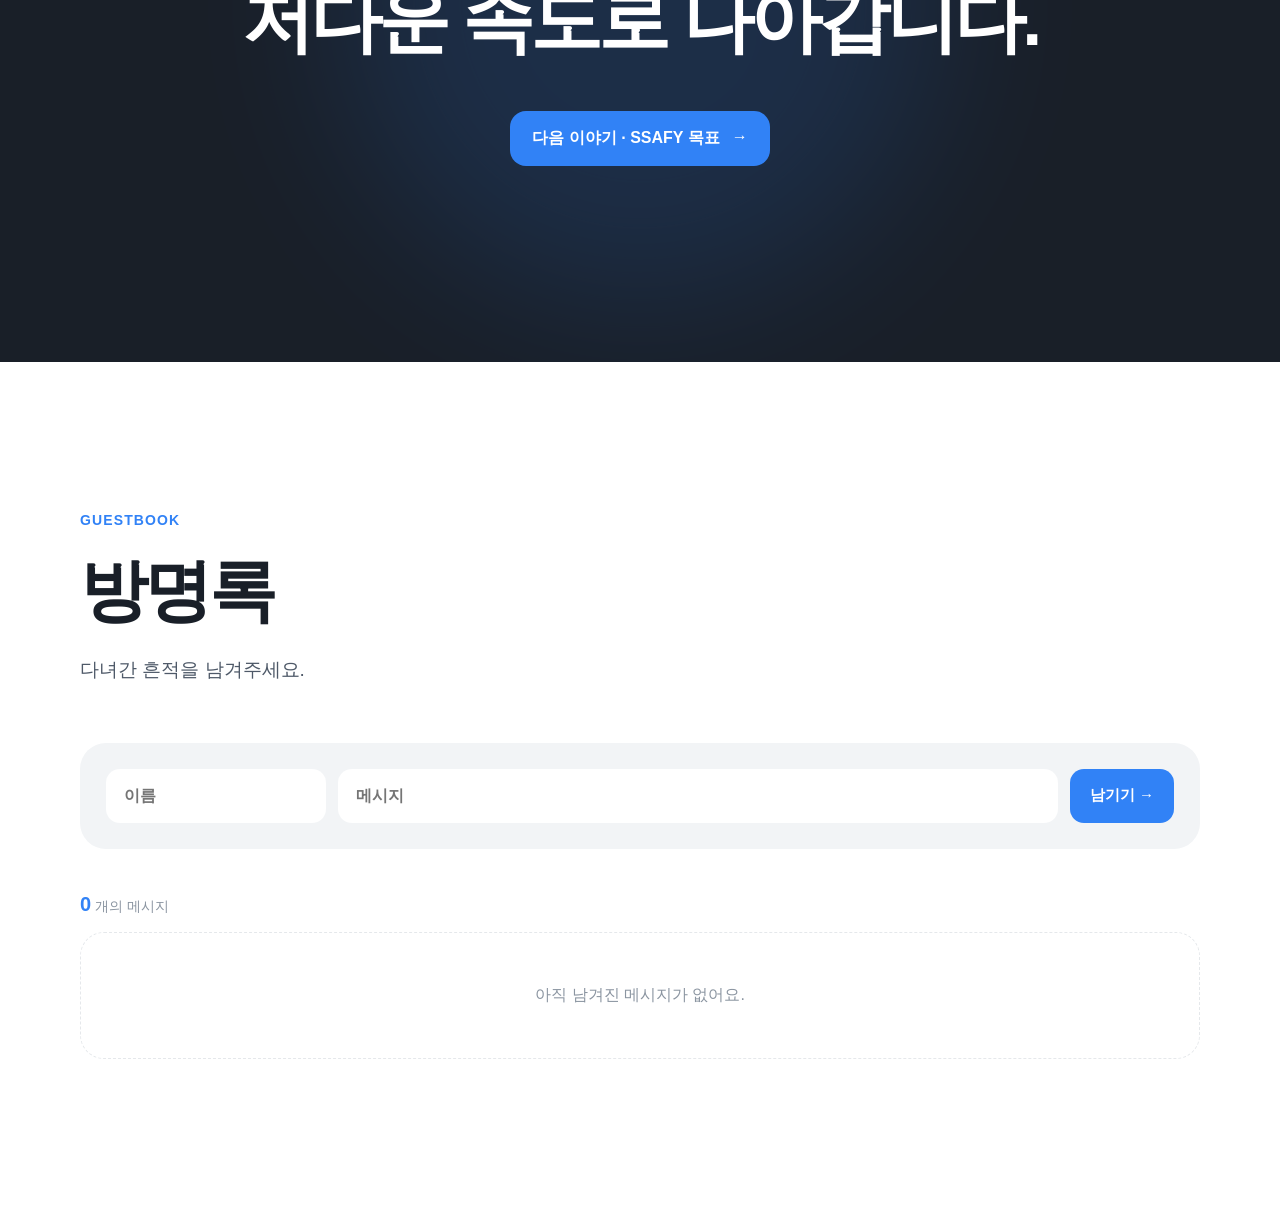
==== commit a6874995: "feat: 테마·다국어 설정과 방명록 기능 추가" ====
--- a/index.html
+++ b/index.html
@@ -7,7 +7,10 @@
   <title>자기소개 | 이동원의 이야기</title>
   <link rel="stylesheet" href="navbar.css">
   <link rel="stylesheet" href="introduction.css">
+  <link rel="stylesheet" href="theme.css">
+  <script src="site-controls.js"></script>
   <script src="introduction.js" defer></script>
+  <script src="guestbook.js" defer></script>
 </head>
 <body>
   <header class="site-header">
@@ -119,6 +122,21 @@
         <a href="goals.html">다음 이야기 · SSAFY 목표 <span aria-hidden="true">→</span></a>
       </div>
     </section>
+
+    <section class="guestbook" aria-labelledby="guestbook-title">
+      <div class="guestbook__heading reveal">
+        <p class="section-label">GUESTBOOK</p>
+        <h2 id="guestbook-title">방명록</h2>
+        <p>다녀간 흔적을 남겨주세요.</p>
+      </div>
+      <form class="guestbook-form reveal" autocomplete="off">
+        <input name="name" type="text" maxlength="20" required placeholder="이름" aria-label="이름">
+        <input name="message" type="text" maxlength="200" required placeholder="메시지" aria-label="메시지">
+        <button type="submit">남기기 <span aria-hidden="true">→</span></button>
+      </form>
+      <div class="guestbook__summary"><strong class="guestbook__count">0</strong> <span>개의 메시지</span></div>
+      <ul class="guestbook-list" aria-live="polite"></ul>
+    </section>
   </main>
 </body>
 </html>
--- a/introduction.css
+++ b/introduction.css
@@ -100,6 +100,22 @@
 .closing a:hover { background: var(--toss-blue-hover); transform: translateY(-2px); }
 .closing__orb { position: absolute; width: 600px; height: 600px; border-radius: 50%; background: #3182f6; opacity: .15; filter: blur(80px); }
 
+.guestbook { width:min(100% - 48px,1120px); margin:0 auto; padding:150px 0 170px; }
+.guestbook__heading { max-width:650px; }
+.guestbook__heading h2 { margin:0; font-size:clamp(44px,6vw,68px); letter-spacing:-.055em; }
+.guestbook__heading>p:last-child { margin:20px 0 0; color:var(--toss-gray-700); font-size:19px; }
+.guestbook-form { display:grid; margin-top:60px; padding:26px; border-radius:26px; background:var(--toss-gray-100); grid-template-columns:220px 1fr auto; align-items:center; gap:12px; }
+.guestbook-form input { width:100%; height:54px; padding:0 17px; border:1px solid transparent; border-radius:14px; background:var(--toss-white); color:var(--toss-navy); font-family:inherit; font-size:16px; font-weight:600; line-height:1.5; outline:none; transition:border-color .2s ease,box-shadow .2s ease; }
+.guestbook-form input:focus { border-color:var(--toss-blue); box-shadow:0 0 0 3px rgba(49,130,246,.14); }
+.guestbook-form button { height:54px; padding:0 20px; border:0; border-radius:14px; background:var(--toss-blue); color:#fff; cursor:pointer; font-family:inherit; font-size:15px; font-weight:800; white-space:nowrap; }
+.guestbook__summary { margin:44px 0 16px; color:var(--toss-gray-500); font-size:14px; }.guestbook__summary strong { color:var(--toss-blue); font-size:20px; }
+.guestbook-list { display:grid; margin:0; padding:0; grid-template-columns:repeat(2,1fr); gap:14px; list-style:none; }
+.guestbook-card { position:relative; min-height:170px; padding:26px; border:1px solid var(--toss-gray-200); border-radius:24px; background:var(--toss-white); }
+.guestbook-card__meta { display:flex; padding-right:60px; align-items:center; gap:10px; }.guestbook-card__meta strong { font-size:17px; }.guestbook-card__meta time { color:var(--toss-gray-500); font-size:12px; }
+.guestbook-card>p { margin:22px 0 0; color:var(--toss-gray-700); font-size:16px; line-height:1.7; white-space:pre-wrap; word-break:break-word; }
+.guestbook-card button { position:absolute; top:19px; right:19px; padding:8px 10px; border:0; border-radius:10px; background:var(--toss-gray-100); color:var(--toss-gray-500); cursor:pointer; font-family:inherit; font-size:12px; }
+.guestbook-empty { grid-column:1/-1; padding:52px; border:1px dashed var(--toss-gray-200); border-radius:24px; color:var(--toss-gray-500); text-align:center; }
+
 .reveal { opacity: 0; transform: translateY(48px); transition: opacity .8s cubic-bezier(.2,.7,.2,1), transform .8s cubic-bezier(.2,.7,.2,1); }
 .reveal--delay { transition-delay: .14s; }
 .reveal--delay-2 { transition-delay: .28s; }
@@ -119,6 +135,7 @@
   .story--mbti { padding-right: 24px; padding-left: 24px; }
   .hobby-grid { grid-template-columns: 1fr; }
   .hobby-card { min-height: 390px; }
+  .guestbook-form { grid-template-columns:1fr; }.guestbook-form button { justify-self:start; }.guestbook-list { grid-template-columns:1fr; }
 }
 
 @media (max-width: 560px) {
@@ -137,6 +154,7 @@
   .hobbies { padding: 110px 0; }
   .hobby-grid { margin-top: 44px; }
   .closing { min-height: 640px; }
+  .guestbook { width:min(100% - 32px,1120px); padding:105px 0; }.guestbook-form { margin-top:40px; padding:22px; }
 }
 
 @media (prefers-reduced-motion: reduce) {
--- a/theme.css
+++ b/theme.css
@@ -0,0 +1,27 @@
+.site-controls { display: flex; margin-left: 6px; align-items: center; gap: 6px; }
+.site-control { display: inline-flex; height: 36px; padding: 0 10px; border: 1px solid var(--toss-gray-200); border-radius: 11px; background: var(--toss-white); color: var(--toss-gray-700); cursor: pointer; align-items: center; gap: 6px; font-family: inherit; transition: background .2s ease, border-color .2s ease, color .2s ease; }
+.site-control:hover { border-color: #9ac5ff; background: var(--toss-gray-100); color: var(--toss-blue); }
+.site-control:focus-visible { outline: 3px solid rgba(49,130,246,.3); outline-offset: 2px; }
+.site-control span { font-size: 15px; }.site-control b { font-size: 9px; letter-spacing: .08em; }
+
+:root[data-theme="dark"] { color-scheme: dark; --toss-navy:#f2f4f6; --toss-gray-700:#b0b8c1; --toss-gray-500:#8b95a1; --toss-gray-200:#333d4b; --toss-gray-100:#252a31; --toss-white:#17191c; }
+:root[data-theme="dark"] body { background:#17191c; color:#f2f4f6; }
+:root[data-theme="dark"] .site-header { border-bottom-color:rgba(255,255,255,.08); background:rgba(23,25,28,.94); }
+:root[data-theme="dark"] .navbar__menu { background:#17191c; }
+:root[data-theme="dark"] .hero__portrait-bg { background:linear-gradient(150deg,#253a52,#1e2d41); }
+:root[data-theme="dark"] .hero__badge, :root[data-theme="dark"] .mbti-card { background:rgba(37,42,49,.9); color:#f2f4f6; }
+:root[data-theme="dark"] .story--mbti { background:#18241e; }
+:root[data-theme="dark"] .mbti-card img { mix-blend-mode:normal; }
+:root[data-theme="dark"] .route-card, :root[data-theme="dark"] .hobby-card { background:#252a31; }
+:root[data-theme="dark"] .hobby-card__tmi { background:rgba(23,25,28,.75); }
+:root[data-theme="dark"] .goals-page { background:radial-gradient(circle at 8% 25%,rgba(49,130,246,.12),transparent 25%),radial-gradient(circle at 92% 80%,rgba(120,81,255,.1),transparent 24%),#17191c; }
+:root[data-theme="dark"] .milestone__node, :root[data-theme="dark"] .endpoint__dot { background:#252a31; }
+:root[data-theme="dark"] .stack-board { background:#20242a; }
+:root[data-theme="dark"] .stack-pill, :root[data-theme="dark"] .stack-group { background:#2b3038; color:#f2f4f6; }
+:root[data-theme="dark"] .project-panel { background:#252a31; }
+:root[data-theme="dark"] .project-panel h3, :root[data-theme="dark"] .project-panel__summary, :root[data-theme="dark"] .project-panel__problem p { color:#f2f4f6; }
+:root[data-theme="dark"] .project-panel__problem { border-top-color:#4e5968; }
+:root[data-theme="dark"] .project-tab { color:#b0b8c1; }
+:root[data-theme="dark"] .project-tab:hover { background:#252a31; color:#fff; }
+
+@media (max-width:720px) { .site-controls { display:grid; margin:6px 0 0; padding-top:10px; border-top:1px solid var(--toss-gray-200); grid-template-columns:1fr 1fr; }.site-control { justify-content:center; }.navbar__toggle:checked~.navbar__menu { max-height:310px; } }
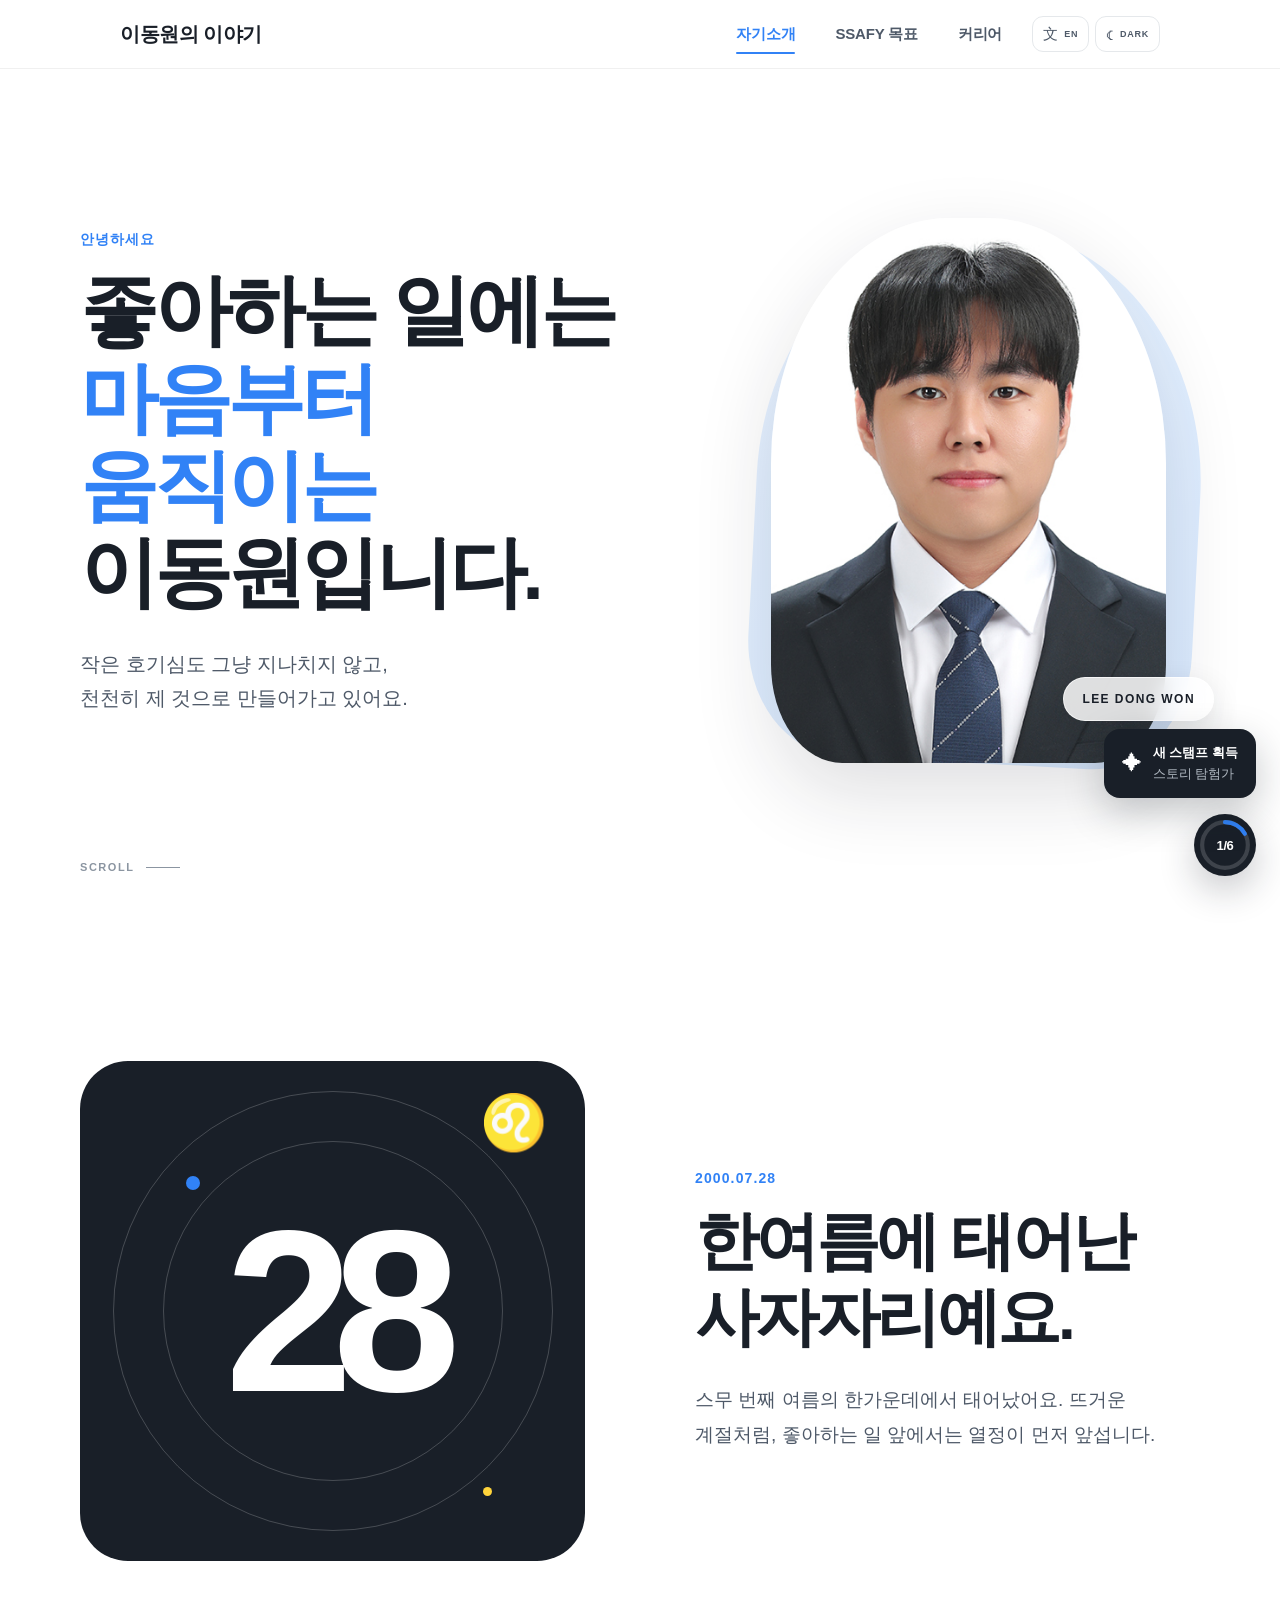
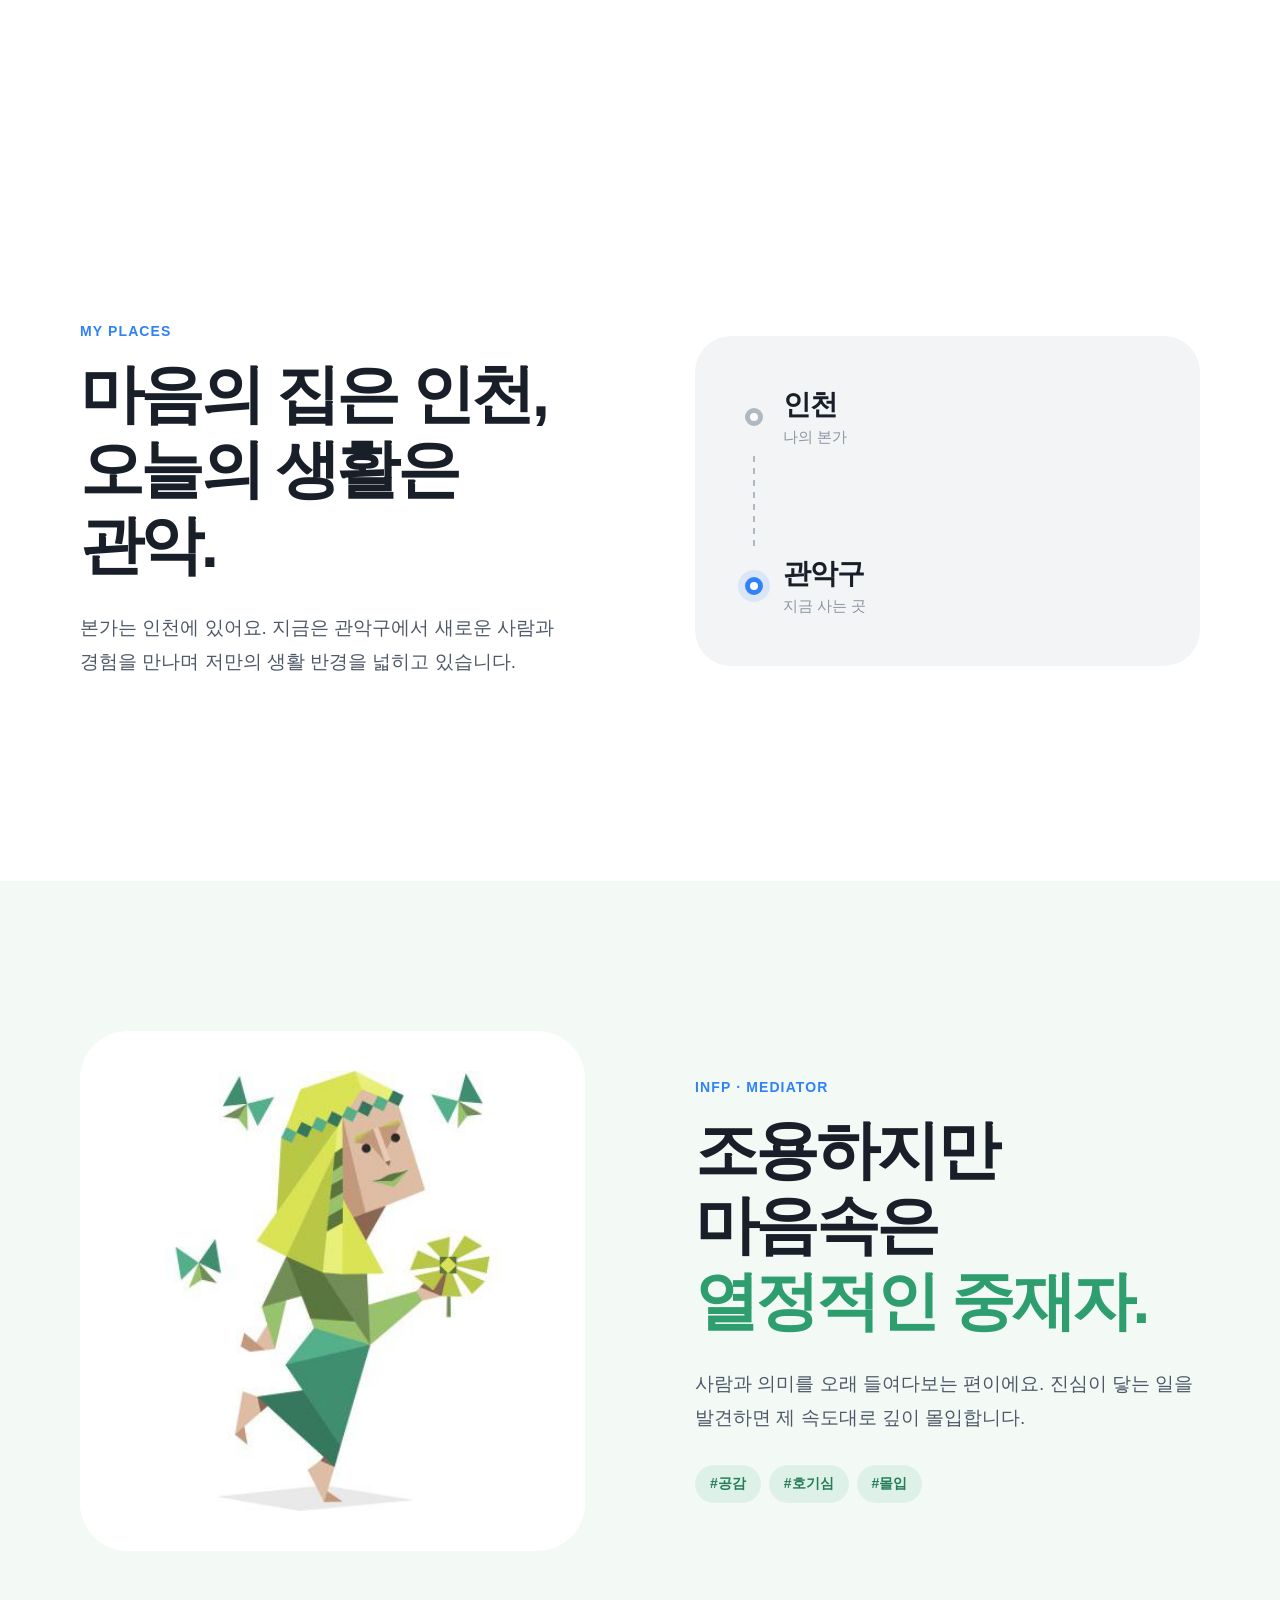
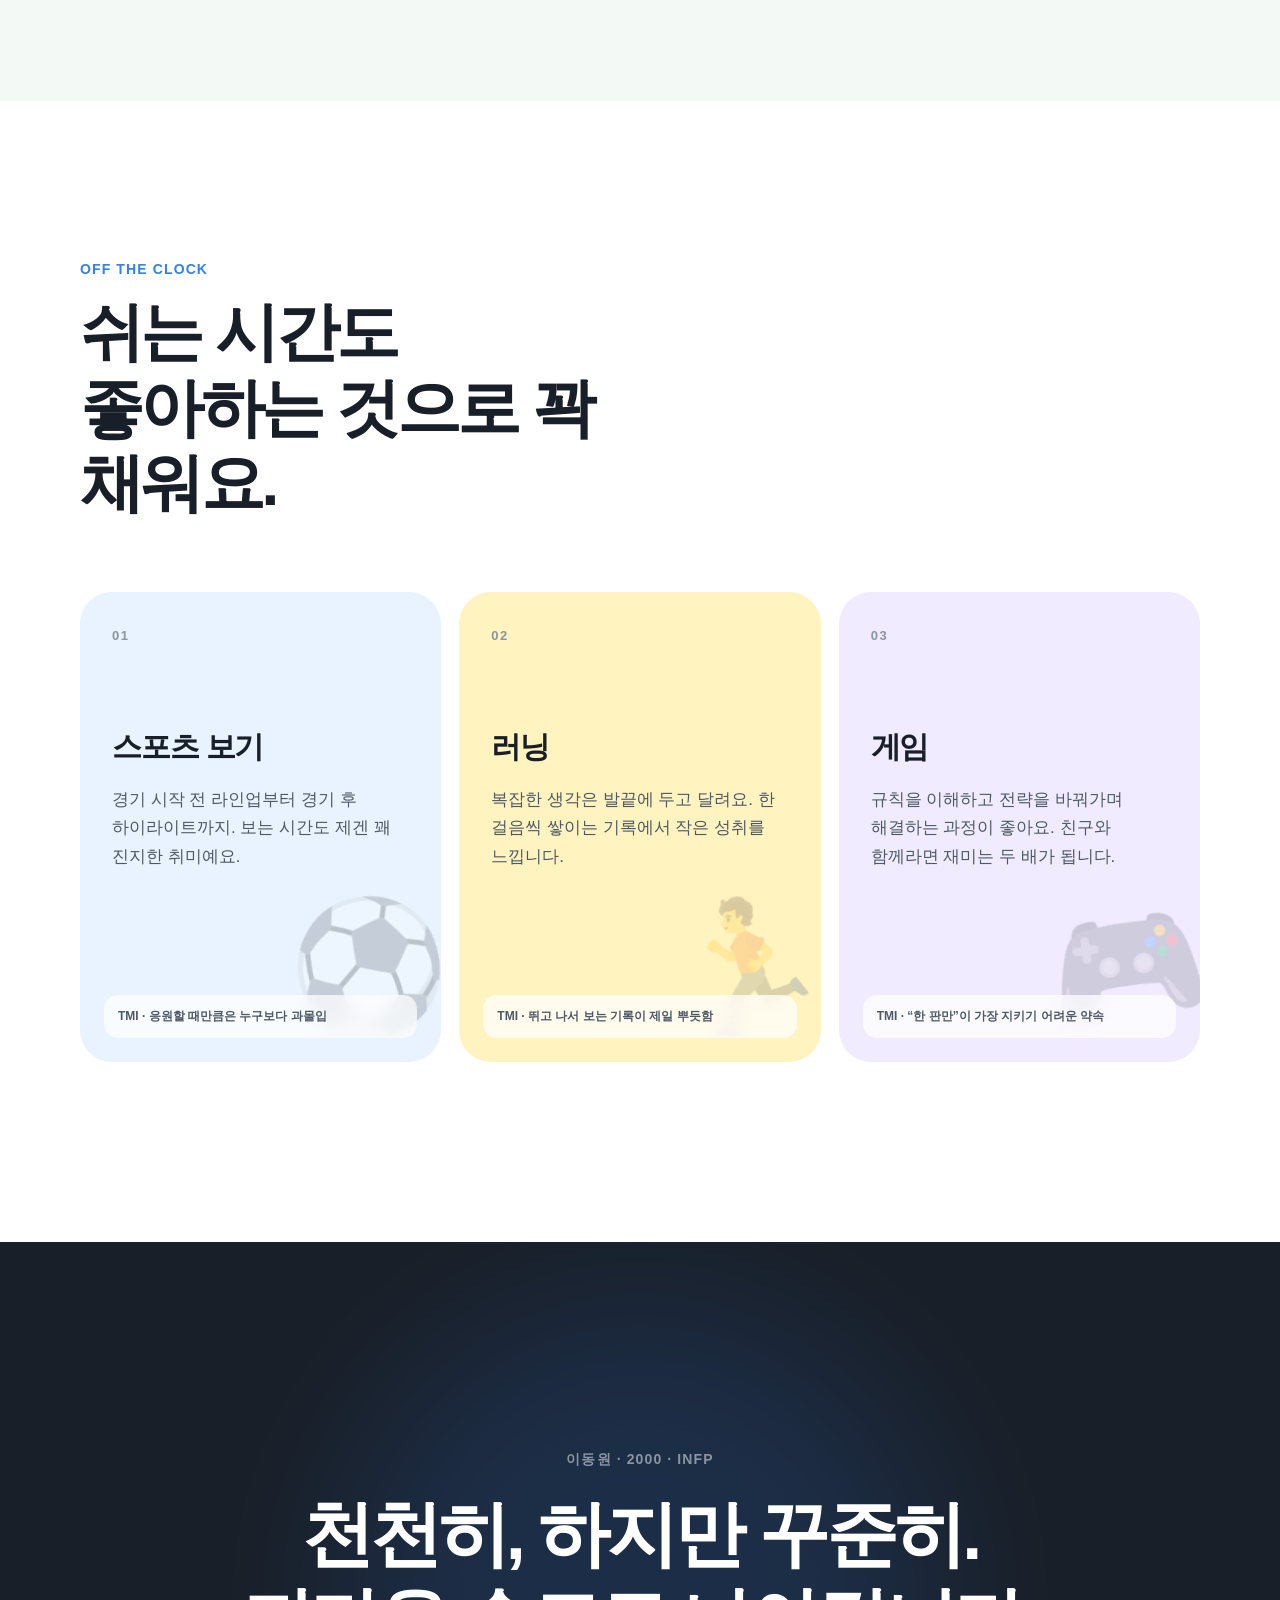
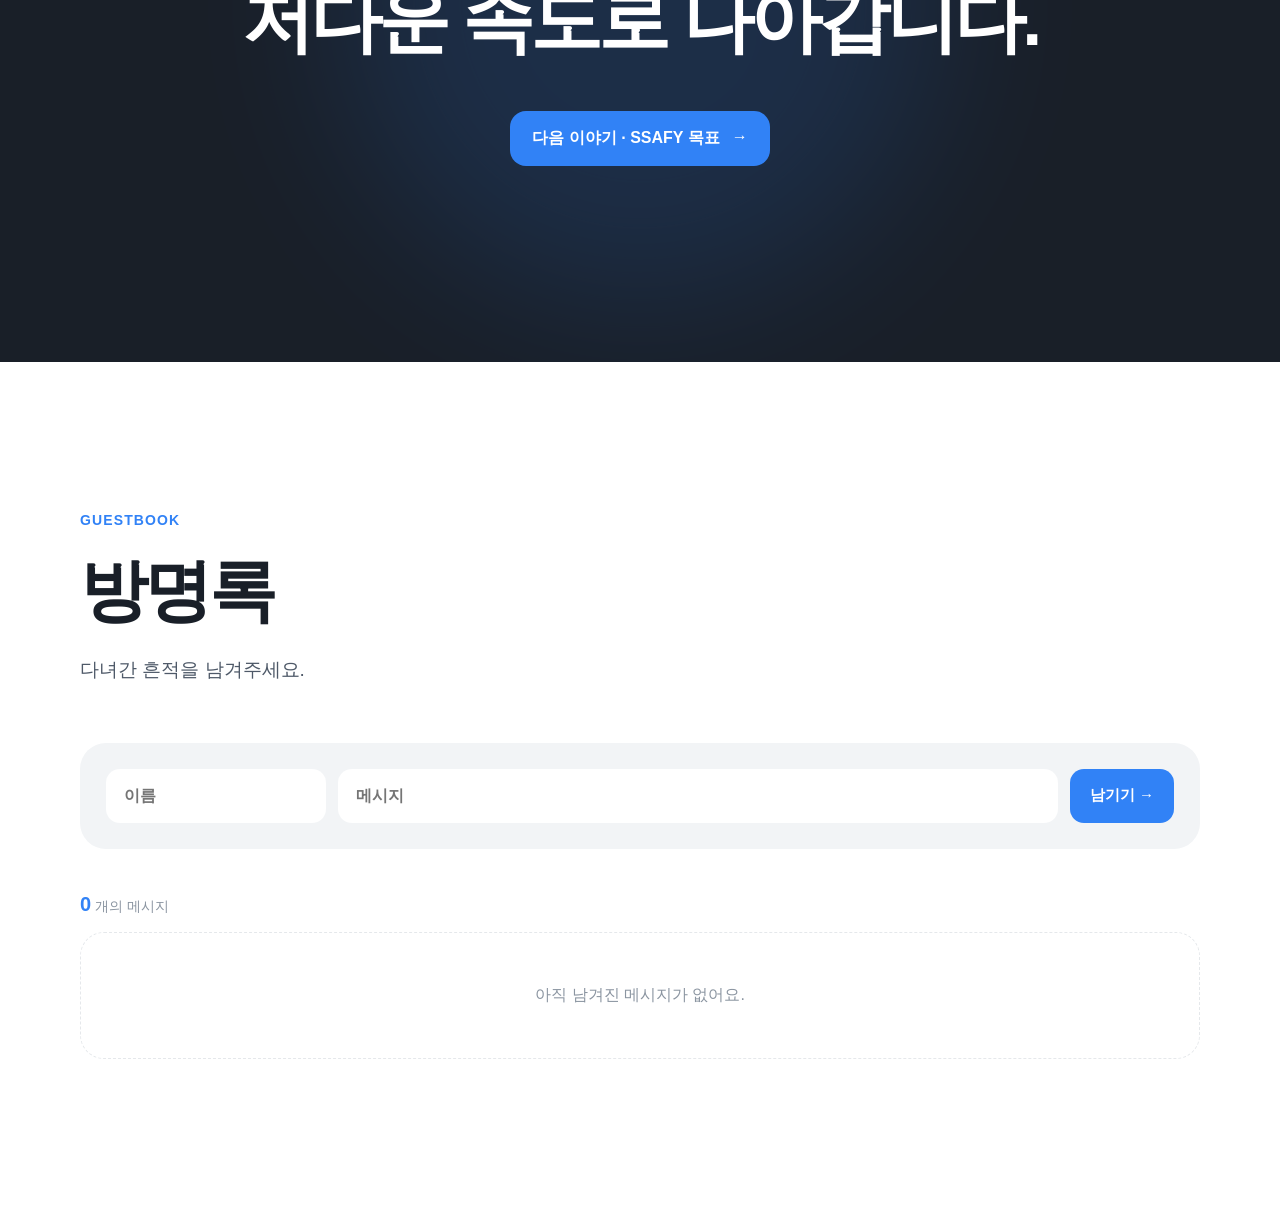
==== commit 1d22dd39: "feat: 탐험 패스 게이미피케이션 추가" ====
--- a/index.html
+++ b/index.html
@@ -8,7 +8,9 @@
   <link rel="stylesheet" href="navbar.css">
   <link rel="stylesheet" href="introduction.css">
   <link rel="stylesheet" href="theme.css">
+  <link rel="stylesheet" href="gamification.css">
   <script src="site-controls.js"></script>
+  <script src="gamification.js" defer></script>
   <script src="introduction.js" defer></script>
   <script src="guestbook.js" defer></script>
 </head>
--- a/gamification.css
+++ b/gamification.css
@@ -0,0 +1,7 @@
+.explore-pass{position:fixed;z-index:1500;right:24px;bottom:24px;font-family:inherit}.explore-pass__trigger{position:relative;display:grid;width:62px;height:62px;padding:0;border:0;border-radius:50%;background:#191f28;color:#fff;box-shadow:0 14px 36px rgba(25,31,40,.24);cursor:pointer;place-items:center;transition:transform .2s ease,box-shadow .2s ease}.explore-pass__trigger:hover{transform:translateY(-3px);box-shadow:0 18px 42px rgba(25,31,40,.3)}.explore-pass__trigger:focus-visible{outline:4px solid rgba(49,130,246,.3);outline-offset:3px}.explore-pass__trigger svg{position:absolute;inset:4px;width:54px;height:54px;transform:rotate(-90deg)}.explore-pass__trigger circle{fill:none;stroke:rgba(255,255,255,.16);stroke-width:4}.explore-pass__trigger .explore-pass__progress{stroke:#3182f6;stroke-linecap:round;stroke-dasharray:138;stroke-dashoffset:138;transition:stroke-dashoffset .55s ease}.explore-pass__trigger strong{font-size:13px;letter-spacing:-.03em}.explore-pass__trigger.is-complete{background:#3182f6;animation:pass-pulse 1.8s ease-in-out infinite}.explore-pass__trigger.is-complete .explore-pass__progress{stroke:#fff}
+.explore-pass__panel{position:absolute;right:0;bottom:76px;width:min(360px,calc(100vw - 32px));max-height:min(620px,calc(100vh - 120px));padding:26px;border:1px solid rgba(0,0,0,.06);border-radius:28px;background:rgba(255,255,255,.96);color:#191f28;box-shadow:0 24px 70px rgba(25,31,40,.2);opacity:0;overflow:auto;pointer-events:none;transform:translateY(14px) scale(.97);transform-origin:bottom right;transition:opacity .22s ease,transform .22s ease;backdrop-filter:blur(18px)}.explore-pass.is-open .explore-pass__panel{opacity:1;pointer-events:auto;transform:none}.explore-pass__header{display:flex;align-items:flex-start;justify-content:space-between;gap:20px}.explore-pass__eyebrow{margin:0 0 6px;color:#3182f6;font-size:10px;font-weight:850;letter-spacing:.13em}.explore-pass__header h2{margin:0;font-size:25px;letter-spacing:-.04em}.explore-pass__close{display:grid;width:34px;height:34px;padding:0 0 3px;border:0;border-radius:50%;background:#f2f4f6;color:#4e5968;cursor:pointer;font:300 24px/1 Arial,sans-serif;place-items:center}.explore-pass__summary{display:flex;margin:22px 0 19px;padding:17px;border-radius:18px;background:#f2f4f6;align-items:center;justify-content:space-between}.explore-pass__summary p{margin:0;color:#4e5968;font-size:13px;font-weight:700}.explore-pass__summary strong{color:#3182f6;font-size:25px}
+.explore-pass__list{display:grid;margin:0;padding:0;gap:9px;list-style:none}.explore-stamp{display:grid;min-height:66px;padding:12px 14px;border:1px solid #e5e8eb;border-radius:17px;grid-template-columns:42px 1fr auto;align-items:center;gap:11px;transition:border-color .25s ease,background .25s ease,transform .25s ease}.explore-stamp__icon{display:grid;width:40px;height:40px;border-radius:13px;background:#f2f4f6;color:#8b95a1;font-size:18px;place-items:center}.explore-stamp strong{display:block;font-size:14px}.explore-stamp p{margin:4px 0 0;color:#8b95a1;font-size:11px;line-height:1.4}.explore-stamp__state{color:#b0b8c1;font-size:11px;font-weight:800}.explore-stamp.is-earned{border-color:rgba(49,130,246,.25);background:#f3f8ff;transform:translateX(-2px)}.explore-stamp.is-earned .explore-stamp__icon{background:#3182f6;color:#fff}.explore-stamp.is-earned .explore-stamp__state{color:#3182f6}.explore-pass__complete{display:none;margin-top:16px;padding:18px;border-radius:18px;background:linear-gradient(135deg,#3182f6,#6d5dfc);color:#fff;text-align:center}.explore-pass__complete.is-visible{display:block;animation:stamp-in .5s cubic-bezier(.2,.8,.2,1)}.explore-pass__complete strong{display:block;font-size:16px}.explore-pass__complete p{margin:6px 0 0;color:rgba(255,255,255,.78);font-size:12px}.explore-pass__reset{display:block;margin:18px auto 0;padding:7px 10px;border:0;background:transparent;color:#8b95a1;cursor:pointer;font-family:inherit;font-size:11px;text-decoration:underline}
+.explore-toast{position:fixed;z-index:1600;right:24px;bottom:102px;display:flex;max-width:300px;padding:15px 18px;border-radius:16px;background:#191f28;color:#fff;box-shadow:0 14px 38px rgba(25,31,40,.25);opacity:0;pointer-events:none;transform:translateY(12px);transition:opacity .25s ease,transform .25s ease;align-items:center;gap:11px}.explore-toast.is-visible{opacity:1;transform:none}.explore-toast span{font-size:20px}.explore-toast strong{display:block;font-size:13px}.explore-toast small{display:block;margin-top:3px;color:#b0b8c1}.confetti-piece{position:fixed;z-index:2000;top:-20px;width:9px;height:15px;border-radius:2px;pointer-events:none;animation:confetti-fall var(--duration) cubic-bezier(.15,.7,.35,1) forwards}
+:root[data-theme=dark] .explore-pass__panel{border-color:rgba(255,255,255,.09);background:rgba(31,35,41,.97);color:#f2f4f6}:root[data-theme=dark] .explore-pass__close,:root[data-theme=dark] .explore-pass__summary,:root[data-theme=dark] .explore-stamp__icon{background:#333942;color:#b0b8c1}:root[data-theme=dark] .explore-pass__summary p{color:#b0b8c1}:root[data-theme=dark] .explore-stamp{border-color:#3b424c}:root[data-theme=dark] .explore-stamp.is-earned{border-color:rgba(49,130,246,.45);background:#202e40}
+@keyframes pass-pulse{0%,100%{box-shadow:0 14px 36px rgba(49,130,246,.25)}50%{box-shadow:0 14px 48px rgba(49,130,246,.5)}}@keyframes stamp-in{from{opacity:0;transform:scale(.94)}to{opacity:1;transform:none}}@keyframes confetti-fall{to{transform:translate3d(var(--drift),105vh,0) rotate(720deg);opacity:.8}}
+@media(max-width:720px){.explore-pass{right:16px;bottom:16px}.explore-pass__trigger{width:56px;height:56px}.explore-pass__trigger svg{width:48px;height:48px}.explore-pass__panel{position:fixed;right:16px;bottom:84px;width:calc(100vw - 32px);max-height:calc(100vh - 110px);padding:22px}.explore-toast{right:16px;bottom:86px;left:16px;max-width:none}}@media(prefers-reduced-motion:reduce){.explore-pass__trigger.is-complete{animation:none}.confetti-piece{display:none}}
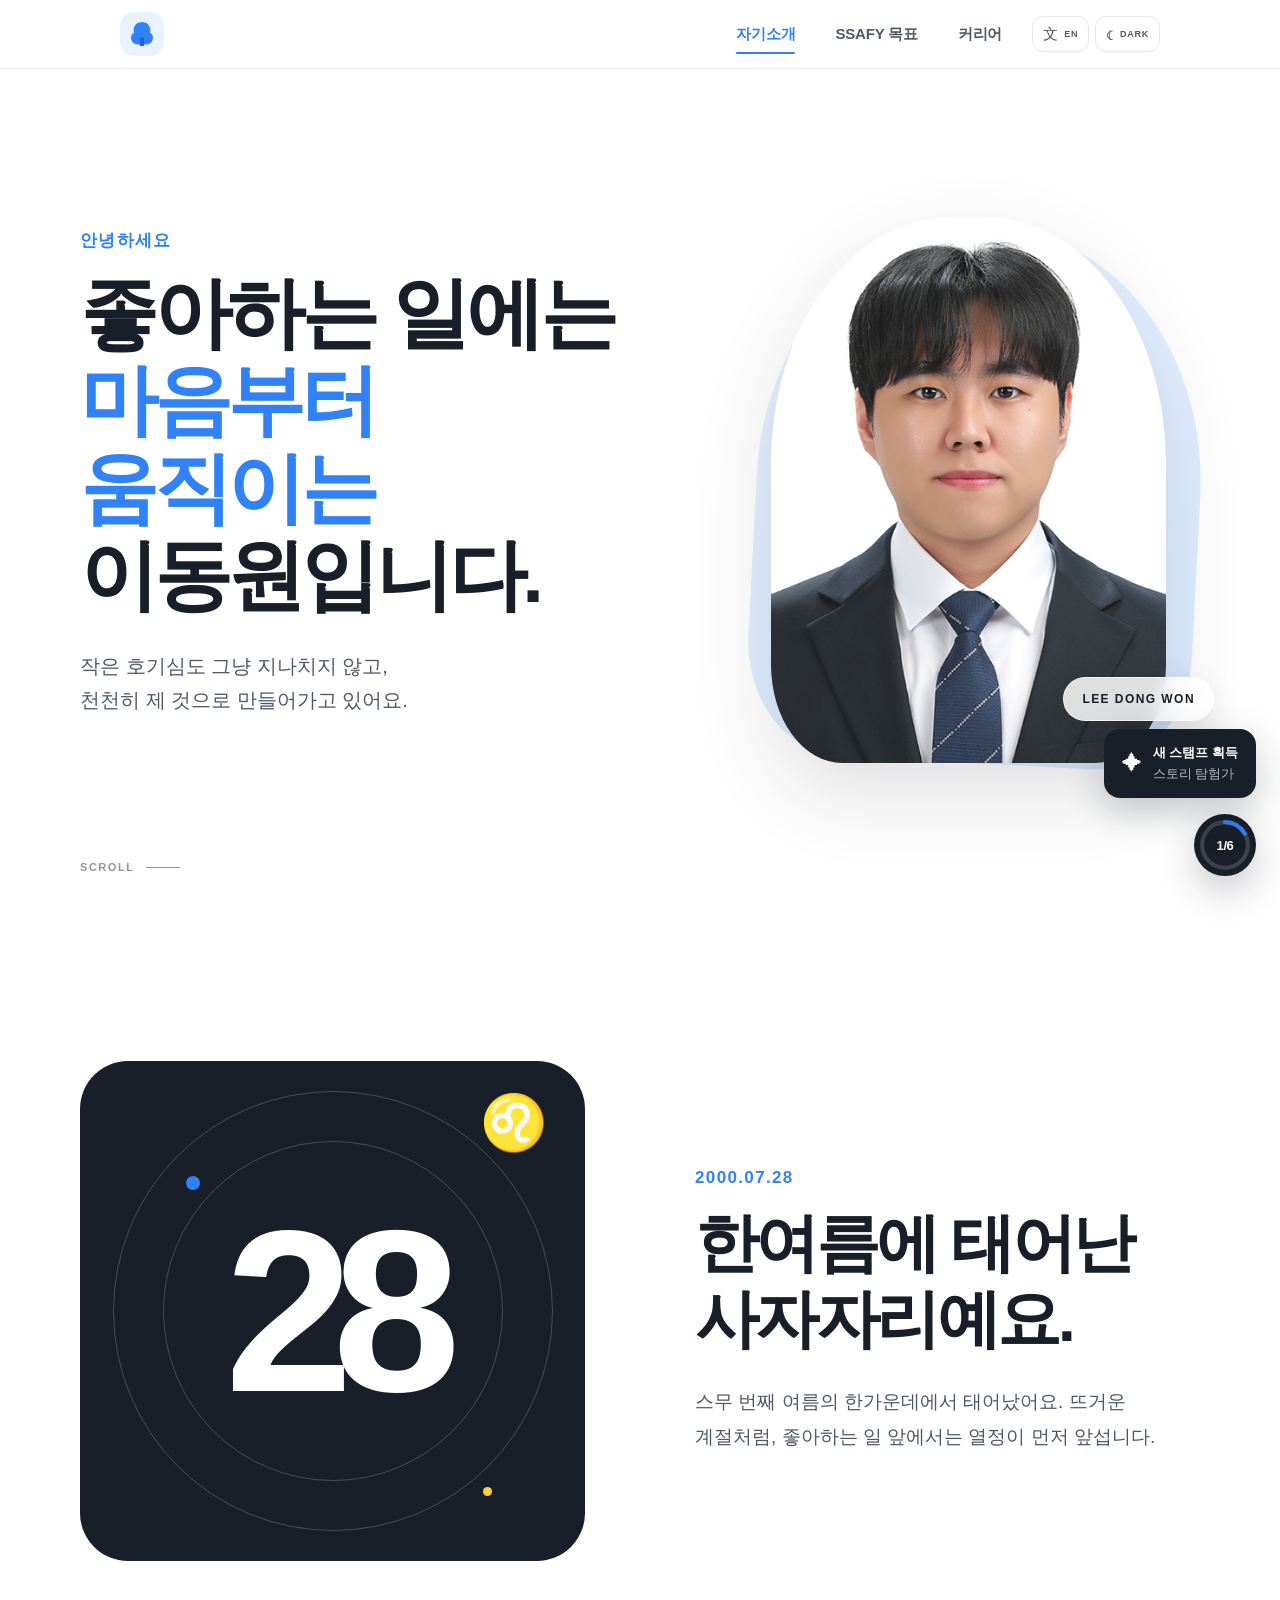
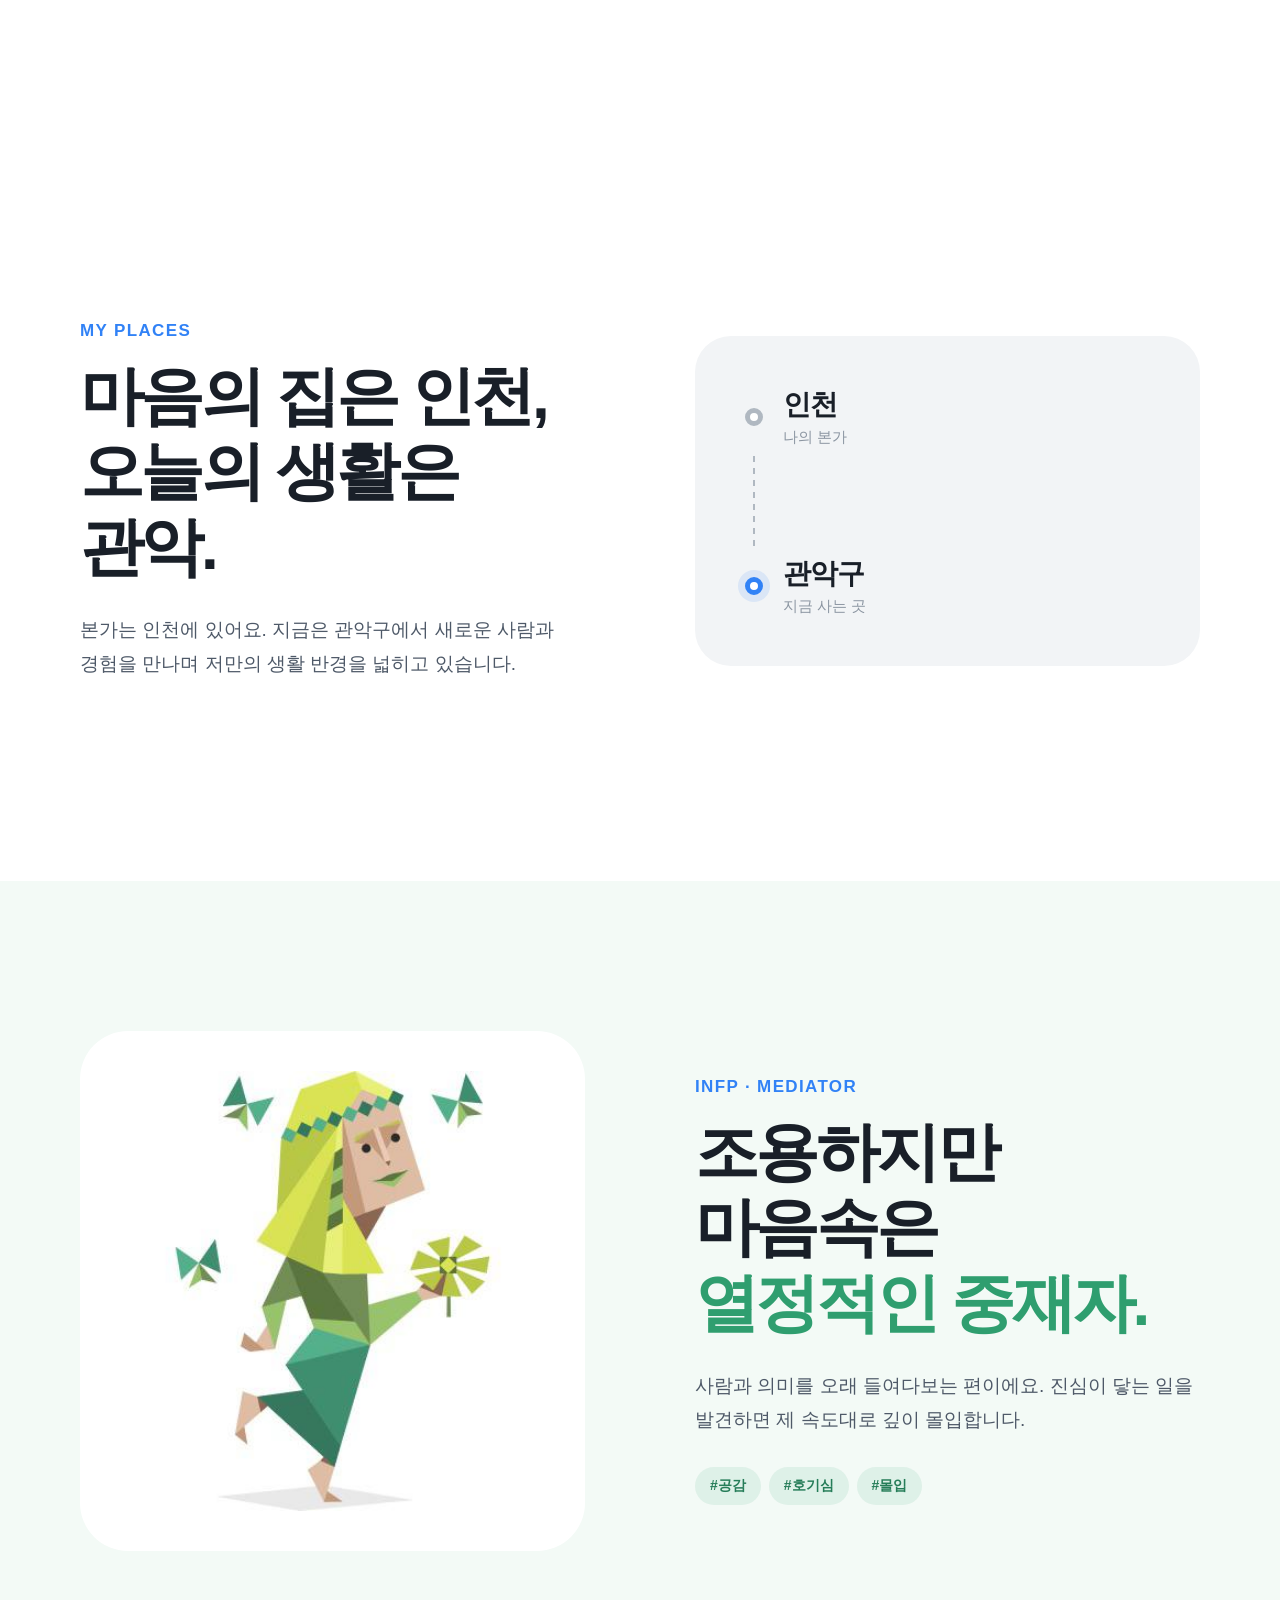
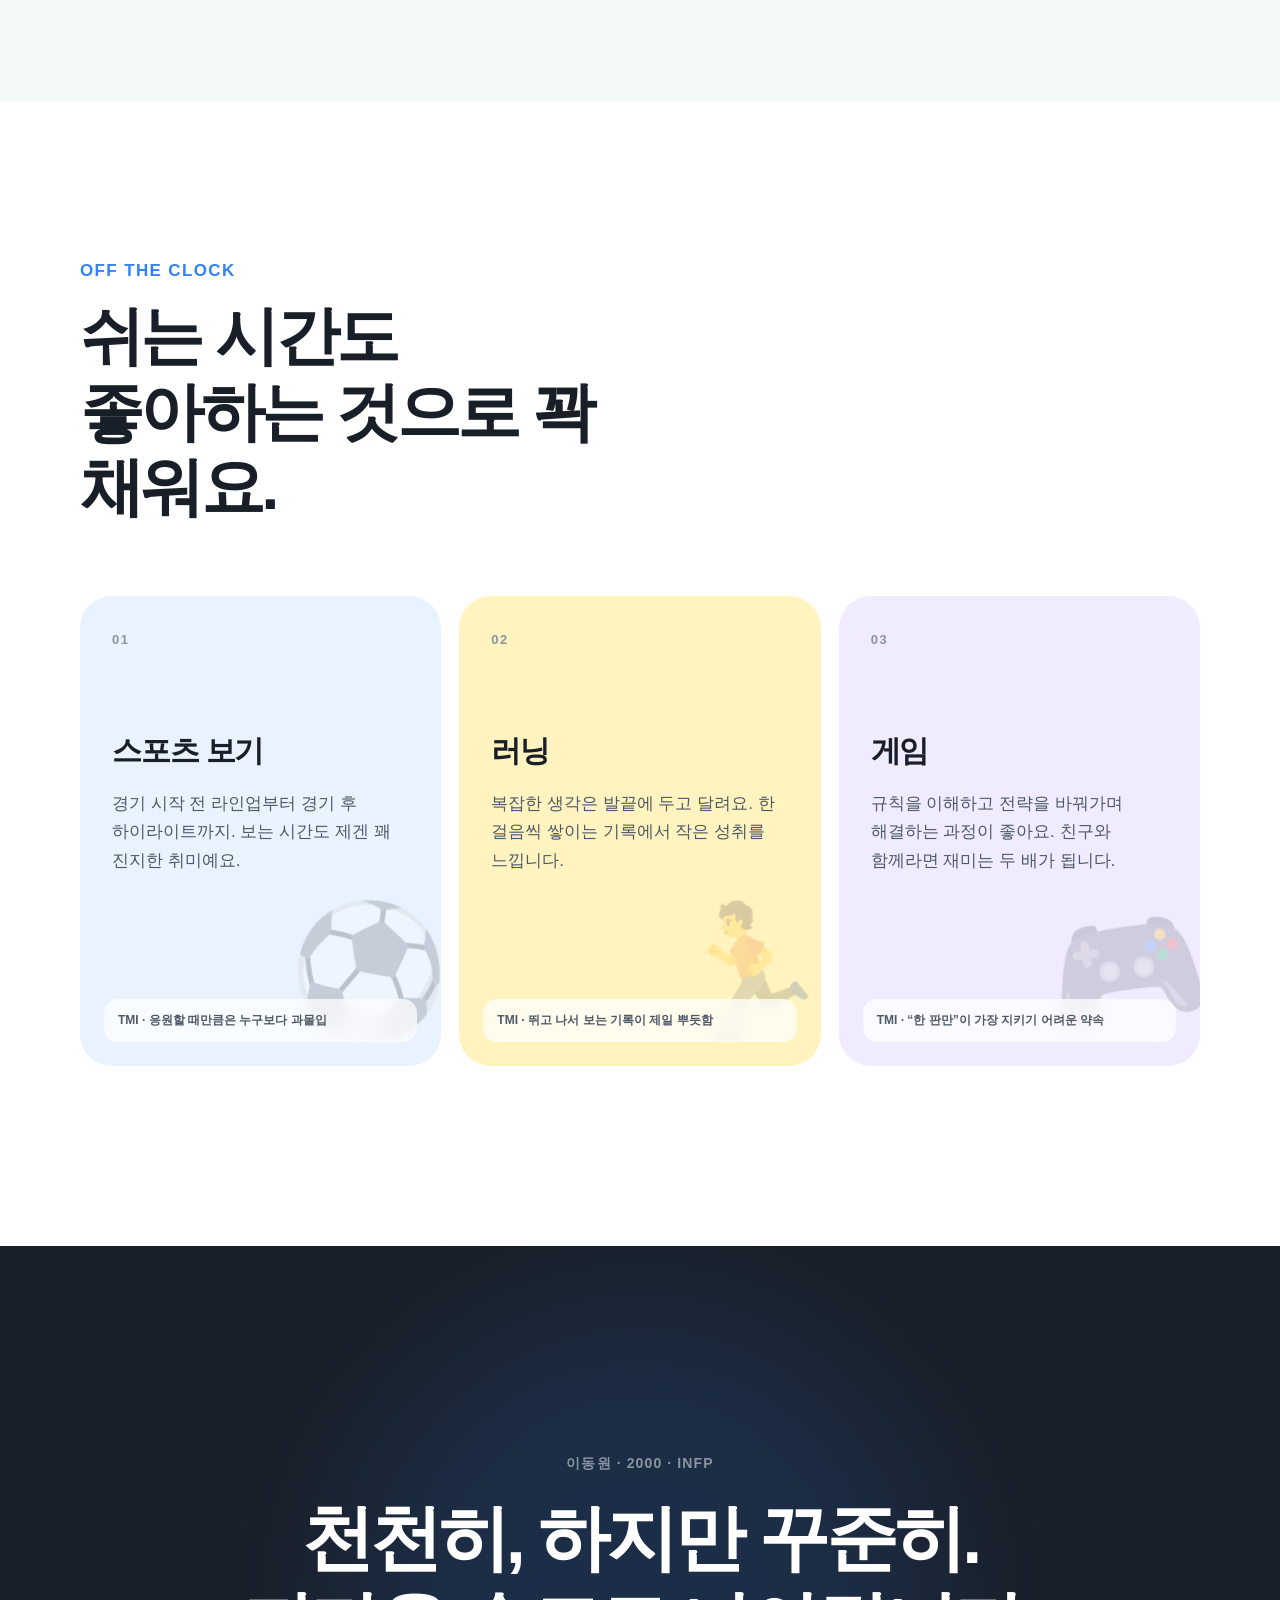
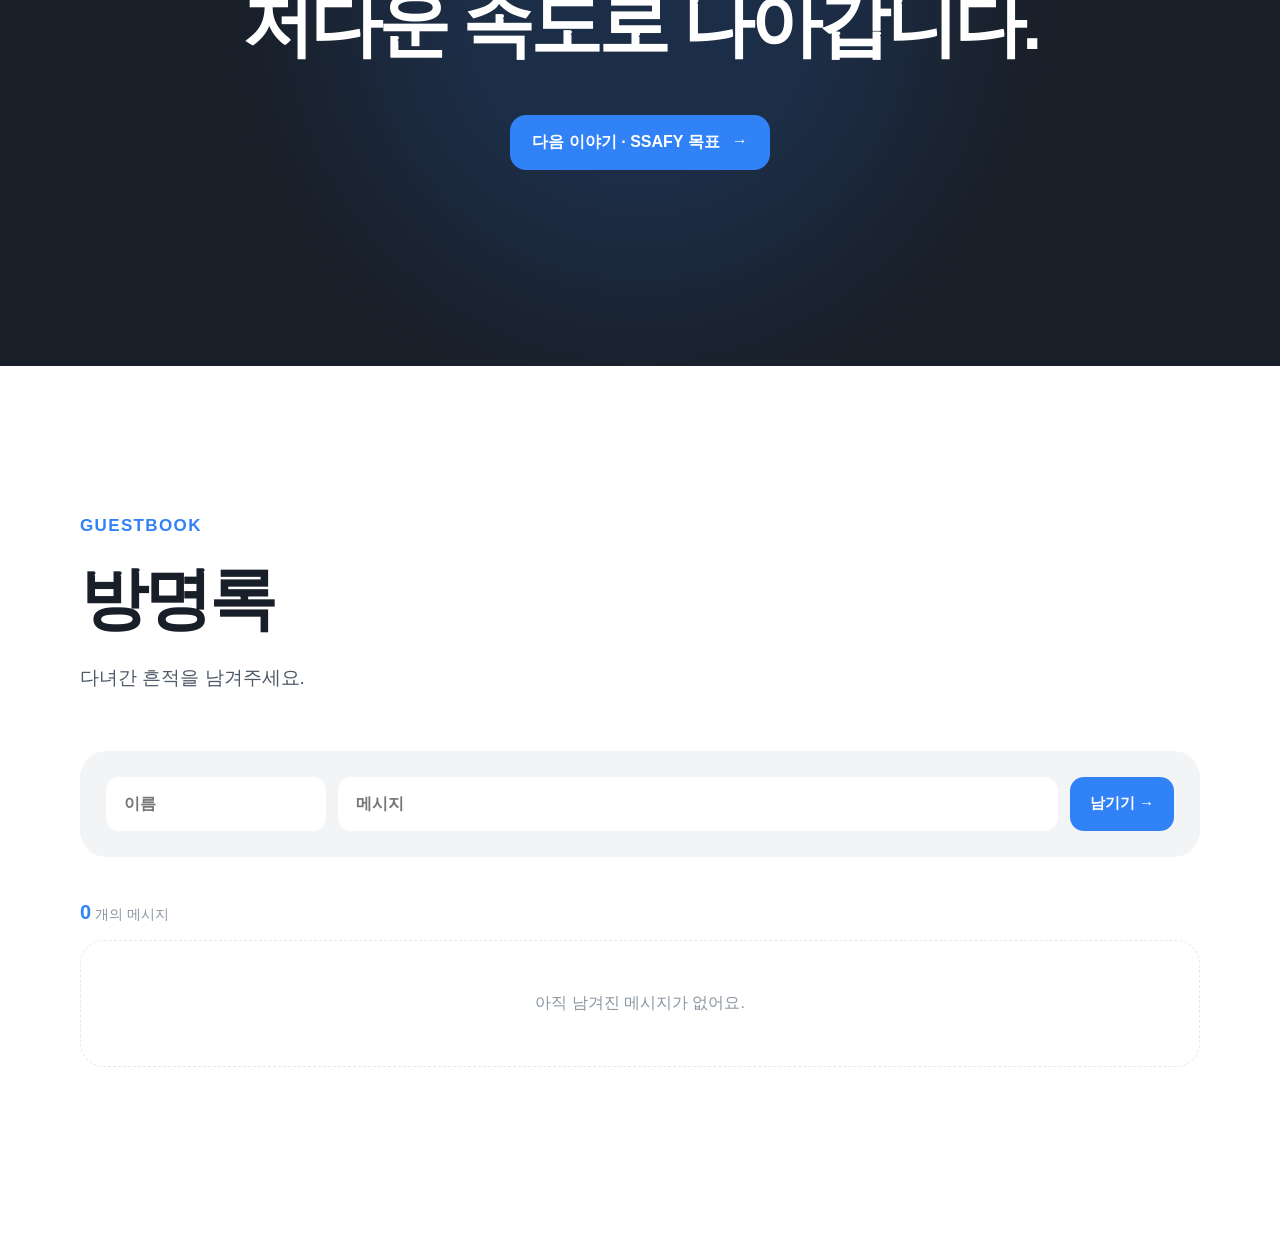
==== commit 6a89b745: "style: 주요 라벨 시인성 개선 및 내비게이션 로고 추가" ====
--- a/index.html
+++ b/index.html
@@ -5,19 +5,21 @@
   <meta name="viewport" content="width=device-width, initial-scale=1">
   <meta name="description" content="이동원의 취향과 일상을 담은 자기소개 페이지">
   <title>자기소개 | 이동원의 이야기</title>
-  <link rel="stylesheet" href="navbar.css">
-  <link rel="stylesheet" href="introduction.css">
-  <link rel="stylesheet" href="theme.css">
-  <link rel="stylesheet" href="gamification.css">
-  <script src="site-controls.js"></script>
-  <script src="gamification.js" defer></script>
-  <script src="introduction.js" defer></script>
-  <script src="guestbook.js" defer></script>
+  <link rel="stylesheet" href="css/navbar.css">
+  <link rel="stylesheet" href="css/introduction.css">
+  <link rel="stylesheet" href="css/theme.css">
+  <link rel="stylesheet" href="css/gamification.css">
+  <script src="js/site-controls.js"></script>
+  <script src="js/gamification.js" defer></script>
+  <script src="js/introduction.js" defer></script>
+  <script src="js/guestbook.js" defer></script>
 </head>
 <body>
   <header class="site-header">
     <nav class="navbar" aria-label="주요 메뉴">
-      <a class="navbar__brand" href="index.html">이동원의 이야기</a>
+      <a class="navbar__brand" href="index.html" aria-label="홈으로 이동">
+        <svg class="navbar__logo" viewBox="0 0 40 40" aria-hidden="true"><path class="navbar__logo-crown" d="M20 5C14.2 5 9.5 9.5 9.5 15.1c0 1 .2 2 .5 2.9A8.2 8.2 0 0 0 13.8 33H26a8.2 8.2 0 0 0 4-15c.3-.9.5-1.9.5-2.9C30.5 9.5 25.8 5 20 5Z"/><path class="navbar__logo-trunk" d="M17.4 24.5h5.2V35h-5.2z"/></svg>
+      </a>
       <input class="navbar__toggle" type="checkbox" id="nav-toggle" aria-label="메뉴 열기">
       <label class="navbar__hamburger" for="nav-toggle" aria-hidden="true"><span class="navbar__hamburger-lines"></span></label>
       <ul class="navbar__menu">
@@ -37,7 +39,7 @@
       </div>
       <div class="hero__portrait-wrap reveal reveal--delay" aria-hidden="true">
         <div class="hero__portrait-bg"></div>
-        <img class="hero__portrait" src="이동원 사본.jpg" alt="">
+        <img class="hero__portrait" src="assets/images/profile.jpg" alt="">
         <span class="hero__badge">LEE DONG WON</span>
       </div>
       <a class="scroll-cue" href="#birthday" aria-label="상세 소개로 이동">
@@ -74,7 +76,7 @@
 
     <section class="story story--mbti" aria-labelledby="mbti-title">
       <div class="mbti-card reveal">
-        <img src="assets/infp-mediator.png" alt="INFP 열정적인 중재자를 표현한 초록색 인물 일러스트">
+        <img src="assets/images/infp-mediator.png" alt="INFP 열정적인 중재자를 표현한 초록색 인물 일러스트">
       </div>
       <div class="story__copy reveal reveal--delay">
         <p class="section-label">INFP · MEDIATOR</p>
--- a/css/navbar.css
+++ b/css/navbar.css
@@ -0,0 +1,267 @@
+:root {
+  --toss-blue: #3182f6;
+  --toss-blue-hover: #1b64da;
+  --toss-navy: #191f28;
+  --toss-gray-700: #4e5968;
+  --toss-gray-500: #8b95a1;
+  --toss-gray-200: #e5e8eb;
+  --toss-gray-100: #f2f4f6;
+  --toss-white: #ffffff;
+  --nav-height: 68px;
+}
+
+* {
+  box-sizing: border-box;
+}
+
+html {
+  color: var(--toss-navy);
+  font-family: "Pretendard", "Apple SD Gothic Neo", "Noto Sans KR", Arial, sans-serif;
+  -webkit-font-smoothing: antialiased;
+}
+
+body {
+  margin: 0;
+  background: var(--toss-white);
+}
+
+.site-header {
+  position: sticky;
+  z-index: 1000;
+  top: 0;
+  width: 100%;
+  border-bottom: 1px solid rgba(0, 0, 0, 0.06);
+  background: rgba(255, 255, 255, 0.94);
+  backdrop-filter: blur(12px);
+  -webkit-backdrop-filter: blur(12px);
+}
+
+.navbar {
+  display: flex;
+  width: min(100% - 40px, 1040px);
+  height: var(--nav-height);
+  margin: 0 auto;
+  align-items: center;
+  justify-content: space-between;
+}
+
+.navbar__brand {
+  display: grid;
+  width: 44px;
+  height: 44px;
+  border-radius: 14px;
+  background: #e8f3ff;
+  text-decoration: none;
+  place-items: center;
+  transition: background-color 160ms ease, transform 160ms ease;
+}
+
+.navbar__brand:hover { background: #d9ecff; transform: translateY(-1px); }
+.navbar__brand:focus-visible { outline: 3px solid rgba(49,130,246,.3); outline-offset: 2px; }
+.navbar__logo { display: block; width: 32px; height: 32px; }
+.navbar__logo-crown { fill: var(--toss-blue); }
+.navbar__logo-trunk { fill: var(--toss-blue-hover); }
+
+.navbar__toggle {
+  position: absolute;
+  width: 1px;
+  height: 1px;
+  overflow: hidden;
+  clip: rect(0 0 0 0);
+  clip-path: inset(50%);
+  white-space: nowrap;
+}
+
+.navbar__menu {
+  display: flex;
+  height: 100%;
+  margin: 0;
+  padding: 0;
+  align-items: center;
+  gap: 8px;
+  list-style: none;
+}
+
+.navbar__link {
+  position: relative;
+  display: flex;
+  height: 44px;
+  padding: 0 16px;
+  align-items: center;
+  border-radius: 12px;
+  color: var(--toss-gray-700);
+  font-size: 15px;
+  font-weight: 600;
+  letter-spacing: -0.2px;
+  text-decoration: none;
+  transition: color 160ms ease, background-color 160ms ease;
+}
+
+.navbar__link:hover {
+  color: var(--toss-navy);
+  background: var(--toss-gray-100);
+}
+
+.navbar__link:focus-visible,
+.navbar__toggle:focus-visible + .navbar__hamburger {
+  outline: 3px solid rgba(49, 130, 246, 0.3);
+  outline-offset: 2px;
+}
+
+.navbar__link.is-active {
+  color: var(--toss-blue);
+}
+
+.navbar__link.is-active::after {
+  position: absolute;
+  right: 16px;
+  bottom: 2px;
+  left: 16px;
+  height: 2px;
+  border-radius: 2px;
+  background: var(--toss-blue);
+  content: "";
+}
+
+.navbar__hamburger {
+  display: none;
+  width: 44px;
+  height: 44px;
+  border-radius: 12px;
+  cursor: pointer;
+  align-items: center;
+  justify-content: center;
+}
+
+.navbar__hamburger-lines,
+.navbar__hamburger-lines::before,
+.navbar__hamburger-lines::after {
+  display: block;
+  width: 20px;
+  height: 2px;
+  border-radius: 2px;
+  background: var(--toss-navy);
+  transition: transform 180ms ease, opacity 180ms ease;
+}
+
+.navbar__hamburger-lines {
+  position: relative;
+}
+
+.navbar__hamburger-lines::before,
+.navbar__hamburger-lines::after {
+  position: absolute;
+  left: 0;
+  content: "";
+}
+
+.navbar__hamburger-lines::before { transform: translateY(-6px); }
+.navbar__hamburger-lines::after { transform: translateY(6px); }
+
+.page {
+  width: min(100% - 40px, 1040px);
+  margin: 0 auto;
+  padding: 80px 0;
+}
+
+.page__eyebrow {
+  margin: 0 0 12px;
+  color: var(--toss-blue);
+  font-size: 16px;
+  font-weight: 700;
+}
+
+.page__title {
+  margin: 0;
+  font-size: clamp(36px, 6vw, 56px);
+  line-height: 1.2;
+  letter-spacing: -2px;
+}
+
+.page__description {
+  max-width: 600px;
+  margin: 24px 0 0;
+  color: var(--toss-gray-700);
+  font-size: 20px;
+  line-height: 1.65;
+  letter-spacing: -0.4px;
+}
+
+@media (max-width: 720px) {
+  :root { --nav-height: 60px; }
+
+  .navbar,
+  .page {
+    width: min(100% - 32px, 1040px);
+  }
+
+  .navbar__hamburger {
+    display: flex;
+  }
+
+  .navbar__menu {
+    position: absolute;
+    top: var(--nav-height);
+    right: 0;
+    left: 0;
+    display: grid;
+    height: auto;
+    max-height: 0;
+    padding: 0 16px;
+    gap: 4px;
+    overflow: hidden;
+    border-bottom: 1px solid transparent;
+    background: var(--toss-white);
+    opacity: 0;
+    transition: max-height 220ms ease, opacity 180ms ease, padding 220ms ease;
+  }
+
+  .navbar__link {
+    height: 52px;
+    padding: 0 16px;
+    font-size: 17px;
+  }
+
+  .navbar__link.is-active {
+    background: rgba(49, 130, 246, 0.08);
+  }
+
+  .navbar__link.is-active::after {
+    top: 14px;
+    right: auto;
+    bottom: 14px;
+    left: 5px;
+    width: 3px;
+    height: auto;
+  }
+
+  .navbar__toggle:checked ~ .navbar__menu {
+    max-height: 240px;
+    padding-top: 10px;
+    padding-bottom: 14px;
+    border-bottom-color: rgba(0, 0, 0, 0.06);
+    opacity: 1;
+  }
+
+  .navbar__toggle:checked + .navbar__hamburger .navbar__hamburger-lines {
+    background: transparent;
+  }
+
+  .navbar__toggle:checked + .navbar__hamburger .navbar__hamburger-lines::before {
+    transform: rotate(45deg);
+  }
+
+  .navbar__toggle:checked + .navbar__hamburger .navbar__hamburger-lines::after {
+    transform: rotate(-45deg);
+  }
+
+  .page { padding: 56px 0; }
+  .page__description { font-size: 18px; }
+}
+
+@media (prefers-reduced-motion: reduce) {
+  *, *::before, *::after {
+    scroll-behavior: auto !important;
+    transition-duration: 0.01ms !important;
+  }
+}
--- a/css/introduction.css
+++ b/css/introduction.css
@@ -0,0 +1,164 @@
+html { scroll-behavior: smooth; }
+body { overflow-x: hidden; }
+
+.section-label {
+  margin: 0 0 18px;
+  color: var(--toss-blue);
+  font-size: 17px;
+  font-weight: 800;
+  letter-spacing: 0.08em;
+}
+
+.hero,
+.story,
+.hobbies,
+.closing {
+  width: min(100% - 48px, 1120px);
+  margin: 0 auto;
+}
+
+.hero {
+  position: relative;
+  display: grid;
+  min-height: calc(100svh - var(--nav-height));
+  padding: 72px 0 96px;
+  grid-template-columns: 1.08fr 0.92fr;
+  align-items: center;
+  gap: 72px;
+}
+
+.hero h1,
+.story h2,
+.hobbies h2,
+.closing h2 {
+  margin: 0;
+  font-weight: 750;
+  letter-spacing: -0.055em;
+  word-break: keep-all;
+}
+
+.hero h1 { font-size: clamp(48px, 6.2vw, 78px); line-height: 1.12; }
+.hero h1 span { color: var(--toss-blue); }
+.hero__description { margin: 30px 0 0; color: var(--toss-gray-700); font-size: 20px; line-height: 1.7; }
+
+.hero__portrait-wrap { position: relative; min-height: 580px; }
+.hero__portrait-bg { position: absolute; inset: 8% 0 0 8%; border-radius: 48% 48% 22% 22%; background: linear-gradient(150deg, #e8f3ff, #d9eaff); transform: rotate(3deg); }
+.hero__portrait { position: absolute; right: 7%; bottom: 0; width: 82%; height: 94%; border-radius: 45% 45% 18% 18%; object-fit: cover; object-position: center 12%; box-shadow: 0 30px 80px rgba(25, 31, 40, 0.14); }
+.hero__badge { position: absolute; right: -14px; bottom: 42px; padding: 14px 18px; border: 1px solid rgba(255,255,255,.7); border-radius: 999px; background: rgba(255,255,255,.84); box-shadow: 0 10px 30px rgba(25,31,40,.12); font-size: 12px; font-weight: 800; letter-spacing: .12em; backdrop-filter: blur(10px); }
+
+.scroll-cue { position: absolute; bottom: 28px; left: 0; display: flex; color: var(--toss-gray-500); font-size: 11px; font-weight: 700; letter-spacing: .14em; text-decoration: none; align-items: center; gap: 12px; }
+.scroll-cue i { display: block; width: 34px; height: 1px; background: var(--toss-gray-500); animation: cue 1.8s ease-in-out infinite; transform-origin: left; }
+
+.story { display: grid; min-height: 820px; padding: 140px 0; grid-template-columns: 1fr 1fr; align-items: center; gap: 110px; }
+.story__copy h2, .hobbies h2 { font-size: clamp(42px, 5vw, 64px); line-height: 1.18; }
+.story__copy > p:last-of-type { max-width: 510px; margin: 28px 0 0; color: var(--toss-gray-700); font-size: 19px; line-height: 1.8; word-break: keep-all; }
+
+.story--birthday { position: relative; }
+.story__visual { position: relative; display: grid; height: 500px; border-radius: 48px; background: #191f28; color: #fff; place-items: center; overflow: hidden; }
+.big-number { z-index: 2; font-size: clamp(150px, 18vw, 250px); font-weight: 800; letter-spacing: -.09em; line-height: 1; }
+.leo { position: absolute; top: 30px; right: 38px; z-index: 2; color: #ffd43b; font-size: 54px; }
+.orbit { position: absolute; width: 340px; height: 340px; border: 1px solid rgba(255,255,255,.2); border-radius: 50%; }
+.orbit--one { animation: orbit 14s linear infinite; }
+.orbit--one::after { position: absolute; top: 34px; left: 22px; width: 14px; height: 14px; border-radius: 50%; background: #3182f6; content: ""; }
+.orbit--two { width: 440px; height: 440px; animation: orbit 19s linear reverse infinite; }
+.orbit--two::after { position: absolute; right: 60px; bottom: 34px; width: 9px; height: 9px; border-radius: 50%; background: #ffd43b; content: ""; }
+
+.story--home { min-height: 760px; }
+.route-card { padding: 50px; border-radius: 36px; background: #f2f4f6; }
+.route-card > div { display: grid; grid-template-columns: 24px 1fr; align-items: center; gap: 4px 14px; }
+.route-card strong { font-size: 28px; letter-spacing: -.04em; }
+.route-card small { grid-column: 2; color: var(--toss-gray-500); font-size: 15px; }
+.route-card__dot { grid-row: 1 / 3; width: 18px; height: 18px; border: 5px solid #b0b8c1; border-radius: 50%; background: #fff; }
+.route-card__dot--active { border-color: var(--toss-blue); box-shadow: 0 0 0 7px rgba(49,130,246,.12); }
+.route-card__line { display: block; width: 2px; height: 90px; margin: 9px 0 9px 8px; background: repeating-linear-gradient(to bottom, #b0b8c1 0 6px, transparent 6px 12px); }
+
+.story--mbti { width: 100%; max-width: none; padding-right: max(24px, calc((100% - 1120px) / 2)); padding-left: max(24px, calc((100% - 1120px) / 2)); background: #f3faf6; }
+.mbti-card { display: grid; min-height: 520px; border-radius: 48px; background: #fff; place-items: center; overflow: hidden; }
+.mbti-card img { width: min(88%, 440px); height: auto; mix-blend-mode: multiply; }
+.green { color: #2f9e6f; }
+.keyword-list { display: flex; margin-top: 30px; flex-wrap: wrap; gap: 8px; }
+.keyword-list span { padding: 10px 15px; border-radius: 999px; background: rgba(47,158,111,.1); color: #267d59; font-size: 14px; font-weight: 700; }
+
+.hobbies { padding: 160px 0 180px; }
+.hobbies__heading { max-width: 720px; }
+.hobby-grid { display: grid; margin-top: 70px; grid-template-columns: repeat(3, 1fr); gap: 18px; }
+.hobby-card { position: relative; min-height: 470px; padding: 36px 32px; border-radius: 32px; overflow: hidden; }
+.hobby-card--sports { background: #e8f3ff; }
+.hobby-card--running { background: #fff3bf; }
+.hobby-card--game { background: #f0ebff; }
+.hobby-card__emoji { position: absolute; right: -8px; bottom: 20px; font-size: 128px; opacity: .22; transform: rotate(-8deg); }
+.hobby-card__index { margin: 0 0 84px; color: var(--toss-gray-500); font-size: 13px; font-weight: 800; letter-spacing: .12em; }
+.hobby-card h3 { margin: 0; font-size: 30px; letter-spacing: -.04em; }
+.hobby-card > p:not(.hobby-card__index) { position: relative; z-index: 1; margin: 18px 0 0; color: var(--toss-gray-700); font-size: 17px; line-height: 1.7; word-break: keep-all; }
+.hobby-card__tmi { position: absolute; right: 24px; bottom: 24px; left: 24px; z-index: 1; padding: 13px 14px; border-radius: 14px; background: rgba(255,255,255,.72); color: var(--toss-gray-700); font-size: 12px; font-weight: 700; backdrop-filter: blur(8px); }
+
+.closing { position: relative; display: grid; width: 100%; max-width: none; min-height: 720px; padding: 140px 24px; background: #191f28; color: #fff; text-align: center; place-items: center; overflow: hidden; }
+.closing > div:not(.closing__orb) { position: relative; z-index: 1; }
+.closing p { color: #8b95a1; font-size: 14px; font-weight: 700; letter-spacing: .08em; }
+.closing h2 { margin-top: 22px; font-size: clamp(42px, 6vw, 72px); line-height: 1.2; }
+.closing a { display: inline-flex; margin-top: 48px; padding: 17px 22px; border-radius: 16px; background: var(--toss-blue); color: #fff; font-weight: 700; text-decoration: none; gap: 12px; transition: background .2s ease, transform .2s ease; }
+.closing a:hover { background: var(--toss-blue-hover); transform: translateY(-2px); }
+.closing__orb { position: absolute; width: 600px; height: 600px; border-radius: 50%; background: #3182f6; opacity: .15; filter: blur(80px); }
+
+.guestbook { width:min(100% - 48px,1120px); margin:0 auto; padding:150px 0 170px; }
+.guestbook__heading { max-width:650px; }
+.guestbook__heading h2 { margin:0; font-size:clamp(44px,6vw,68px); letter-spacing:-.055em; }
+.guestbook__heading>p:last-child { margin:20px 0 0; color:var(--toss-gray-700); font-size:19px; }
+.guestbook-form { display:grid; margin-top:60px; padding:26px; border-radius:26px; background:var(--toss-gray-100); grid-template-columns:220px 1fr auto; align-items:center; gap:12px; }
+.guestbook-form input { width:100%; height:54px; padding:0 17px; border:1px solid transparent; border-radius:14px; background:var(--toss-white); color:var(--toss-navy); font-family:inherit; font-size:16px; font-weight:600; line-height:1.5; outline:none; transition:border-color .2s ease,box-shadow .2s ease; }
+.guestbook-form input:focus { border-color:var(--toss-blue); box-shadow:0 0 0 3px rgba(49,130,246,.14); }
+.guestbook-form button { height:54px; padding:0 20px; border:0; border-radius:14px; background:var(--toss-blue); color:#fff; cursor:pointer; font-family:inherit; font-size:15px; font-weight:800; white-space:nowrap; }
+.guestbook__summary { margin:44px 0 16px; color:var(--toss-gray-500); font-size:14px; }.guestbook__summary strong { color:var(--toss-blue); font-size:20px; }
+.guestbook-list { display:grid; margin:0; padding:0; grid-template-columns:repeat(2,1fr); gap:14px; list-style:none; }
+.guestbook-card { position:relative; min-height:170px; padding:26px; border:1px solid var(--toss-gray-200); border-radius:24px; background:var(--toss-white); }
+.guestbook-card__meta { display:flex; padding-right:60px; align-items:center; gap:10px; }.guestbook-card__meta strong { font-size:17px; }.guestbook-card__meta time { color:var(--toss-gray-500); font-size:12px; }
+.guestbook-card>p { margin:22px 0 0; color:var(--toss-gray-700); font-size:16px; line-height:1.7; white-space:pre-wrap; word-break:break-word; }
+.guestbook-card button { position:absolute; top:19px; right:19px; padding:8px 10px; border:0; border-radius:10px; background:var(--toss-gray-100); color:var(--toss-gray-500); cursor:pointer; font-family:inherit; font-size:12px; }
+.guestbook-empty { grid-column:1/-1; padding:52px; border:1px dashed var(--toss-gray-200); border-radius:24px; color:var(--toss-gray-500); text-align:center; }
+
+.reveal { opacity: 0; transform: translateY(48px); transition: opacity .8s cubic-bezier(.2,.7,.2,1), transform .8s cubic-bezier(.2,.7,.2,1); }
+.reveal--delay { transition-delay: .14s; }
+.reveal--delay-2 { transition-delay: .28s; }
+.reveal.is-visible { opacity: 1; transform: translateY(0); }
+
+@keyframes cue { 0%,100% { transform: scaleX(.4); opacity: .45; } 50% { transform: scaleX(1); opacity: 1; } }
+@keyframes orbit { to { transform: rotate(360deg); } }
+
+@media (max-width: 820px) {
+  .hero, .story { grid-template-columns: 1fr; gap: 54px; }
+  .hero { padding-top: 56px; }
+  .hero__portrait-wrap { min-height: 510px; }
+  .story { min-height: auto; padding: 100px 0; }
+  .story--birthday .story__visual { order: 2; }
+  .story--home .story__copy { order: 1; }
+  .story--home .route-card { order: 2; }
+  .story--mbti { padding-right: 24px; padding-left: 24px; }
+  .hobby-grid { grid-template-columns: 1fr; }
+  .hobby-card { min-height: 390px; }
+  .guestbook-form { grid-template-columns:1fr; }.guestbook-form button { justify-self:start; }.guestbook-list { grid-template-columns:1fr; }
+}
+
+@media (max-width: 560px) {
+  .hero, .story, .hobbies { width: min(100% - 32px, 1120px); }
+  .hero h1 { font-size: 43px; }
+  .hero__description { font-size: 17px; }
+  .hero__portrait-wrap { min-height: 420px; }
+  .hero__portrait { right: 5%; width: 90%; }
+  .hero__badge { right: 0; bottom: 24px; }
+  .scroll-cue { display: none; }
+  .story h2, .hobbies h2 { font-size: 40px; }
+  .story__visual { height: 390px; border-radius: 32px; }
+  .story__copy > p:last-of-type { font-size: 17px; }
+  .route-card { padding: 36px 30px; }
+  .mbti-card { min-height: 390px; border-radius: 32px; }
+  .hobbies { padding: 110px 0; }
+  .hobby-grid { margin-top: 44px; }
+  .closing { min-height: 640px; }
+  .guestbook { width:min(100% - 32px,1120px); padding:105px 0; }.guestbook-form { margin-top:40px; padding:22px; }
+}
+
+@media (prefers-reduced-motion: reduce) {
+  html { scroll-behavior: auto; }
+  .reveal { opacity: 1; transform: none; }
+  .scroll-cue i, .orbit { animation: none; }
+}
--- a/css/theme.css
+++ b/css/theme.css
@@ -0,0 +1,29 @@
+.site-controls { display: flex; margin-left: 6px; align-items: center; gap: 6px; }
+.site-control { display: inline-flex; height: 36px; padding: 0 10px; border: 1px solid var(--toss-gray-200); border-radius: 11px; background: var(--toss-white); color: var(--toss-gray-700); cursor: pointer; align-items: center; gap: 6px; font-family: inherit; transition: background .2s ease, border-color .2s ease, color .2s ease; }
+.site-control:hover { border-color: #9ac5ff; background: var(--toss-gray-100); color: var(--toss-blue); }
+.site-control:focus-visible { outline: 3px solid rgba(49,130,246,.3); outline-offset: 2px; }
+.site-control span { font-size: 15px; }.site-control b { font-size: 9px; letter-spacing: .08em; }
+
+:root[data-theme="dark"] { color-scheme: dark; --toss-navy:#f2f4f6; --toss-gray-700:#b0b8c1; --toss-gray-500:#8b95a1; --toss-gray-200:#333d4b; --toss-gray-100:#252a31; --toss-white:#17191c; }
+:root[data-theme="dark"] body { background:#17191c; color:#f2f4f6; }
+:root[data-theme="dark"] .site-header { border-bottom-color:rgba(255,255,255,.08); background:rgba(23,25,28,.94); }
+:root[data-theme="dark"] .navbar__menu { background:#17191c; }
+:root[data-theme="dark"] .navbar__brand { background:#253a52; }
+:root[data-theme="dark"] .navbar__brand:hover { background:#294665; }
+:root[data-theme="dark"] .hero__portrait-bg { background:linear-gradient(150deg,#253a52,#1e2d41); }
+:root[data-theme="dark"] .hero__badge, :root[data-theme="dark"] .mbti-card { background:rgba(37,42,49,.9); color:#f2f4f6; }
+:root[data-theme="dark"] .story--mbti { background:#18241e; }
+:root[data-theme="dark"] .mbti-card img { mix-blend-mode:normal; }
+:root[data-theme="dark"] .route-card, :root[data-theme="dark"] .hobby-card { background:#252a31; }
+:root[data-theme="dark"] .hobby-card__tmi { background:rgba(23,25,28,.75); }
+:root[data-theme="dark"] .goals-page { background:radial-gradient(circle at 8% 25%,rgba(49,130,246,.12),transparent 25%),radial-gradient(circle at 92% 80%,rgba(120,81,255,.1),transparent 24%),#17191c; }
+:root[data-theme="dark"] .milestone__node, :root[data-theme="dark"] .endpoint__dot { background:#252a31; }
+:root[data-theme="dark"] .stack-board { background:#20242a; }
+:root[data-theme="dark"] .stack-group, :root[data-theme="dark"] .stack-tech { border-color:#333d4b; background:#2b3038; color:#f2f4f6; }
+:root[data-theme="dark"] .project-panel { background:#252a31; }
+:root[data-theme="dark"] .project-panel h3, :root[data-theme="dark"] .project-panel__summary, :root[data-theme="dark"] .project-panel__problem p { color:#f2f4f6; }
+:root[data-theme="dark"] .project-panel__problem { border-top-color:#4e5968; }
+:root[data-theme="dark"] .project-tab { color:#b0b8c1; }
+:root[data-theme="dark"] .project-tab:hover { background:#252a31; color:#fff; }
+
+@media (max-width:720px) { .site-controls { display:grid; margin:6px 0 0; padding-top:10px; border-top:1px solid var(--toss-gray-200); grid-template-columns:1fr 1fr; }.site-control { justify-content:center; }.navbar__toggle:checked~.navbar__menu { max-height:310px; } }
--- a/css/gamification.css
+++ b/css/gamification.css
@@ -0,0 +1,7 @@
+.explore-pass{position:fixed;z-index:1500;right:24px;bottom:24px;font-family:inherit}.explore-pass__trigger{position:relative;display:grid;width:62px;height:62px;padding:0;border:0;border-radius:50%;background:#191f28;color:#fff;box-shadow:0 14px 36px rgba(25,31,40,.24);cursor:pointer;place-items:center;transition:transform .2s ease,box-shadow .2s ease}.explore-pass__trigger:hover{transform:translateY(-3px);box-shadow:0 18px 42px rgba(25,31,40,.3)}.explore-pass__trigger:focus-visible{outline:4px solid rgba(49,130,246,.3);outline-offset:3px}.explore-pass__trigger svg{position:absolute;inset:4px;width:54px;height:54px;transform:rotate(-90deg)}.explore-pass__trigger circle{fill:none;stroke:rgba(255,255,255,.16);stroke-width:4}.explore-pass__trigger .explore-pass__progress{stroke:#3182f6;stroke-linecap:round;stroke-dasharray:138;stroke-dashoffset:138;transition:stroke-dashoffset .55s ease}.explore-pass__trigger strong{font-size:13px;letter-spacing:-.03em}.explore-pass__trigger.is-complete{background:#3182f6;animation:pass-pulse 1.8s ease-in-out infinite}.explore-pass__trigger.is-complete .explore-pass__progress{stroke:#fff}
+.explore-pass__panel{position:absolute;right:0;bottom:76px;width:min(360px,calc(100vw - 32px));max-height:min(620px,calc(100vh - 120px));padding:26px;border:1px solid rgba(0,0,0,.06);border-radius:28px;background:rgba(255,255,255,.96);color:#191f28;box-shadow:0 24px 70px rgba(25,31,40,.2);opacity:0;overflow:auto;pointer-events:none;transform:translateY(14px) scale(.97);transform-origin:bottom right;transition:opacity .22s ease,transform .22s ease;backdrop-filter:blur(18px)}.explore-pass.is-open .explore-pass__panel{opacity:1;pointer-events:auto;transform:none}.explore-pass__header{display:flex;align-items:flex-start;justify-content:space-between;gap:20px}.explore-pass__eyebrow{margin:0 0 6px;color:#3182f6;font-size:10px;font-weight:850;letter-spacing:.13em}.explore-pass__header h2{margin:0;font-size:25px;letter-spacing:-.04em}.explore-pass__close{display:grid;width:34px;height:34px;padding:0 0 3px;border:0;border-radius:50%;background:#f2f4f6;color:#4e5968;cursor:pointer;font:300 24px/1 Arial,sans-serif;place-items:center}.explore-pass__summary{display:flex;margin:22px 0 19px;padding:17px;border-radius:18px;background:#f2f4f6;align-items:center;justify-content:space-between}.explore-pass__summary p{margin:0;color:#4e5968;font-size:13px;font-weight:700}.explore-pass__summary strong{color:#3182f6;font-size:25px}
+.explore-pass__list{display:grid;margin:0;padding:0;gap:9px;list-style:none}.explore-stamp{display:grid;min-height:66px;padding:12px 14px;border:1px solid #e5e8eb;border-radius:17px;grid-template-columns:42px 1fr auto;align-items:center;gap:11px;transition:border-color .25s ease,background .25s ease,transform .25s ease}.explore-stamp__icon{display:grid;width:40px;height:40px;border-radius:13px;background:#f2f4f6;color:#8b95a1;font-size:18px;place-items:center}.explore-stamp strong{display:block;font-size:14px}.explore-stamp p{margin:4px 0 0;color:#8b95a1;font-size:11px;line-height:1.4}.explore-stamp__state{color:#b0b8c1;font-size:11px;font-weight:800}.explore-stamp.is-earned{border-color:rgba(49,130,246,.25);background:#f3f8ff;transform:translateX(-2px)}.explore-stamp.is-earned .explore-stamp__icon{background:#3182f6;color:#fff}.explore-stamp.is-earned .explore-stamp__state{color:#3182f6}.explore-pass__complete{display:none;margin-top:16px;padding:18px;border-radius:18px;background:linear-gradient(135deg,#3182f6,#6d5dfc);color:#fff;text-align:center}.explore-pass__complete.is-visible{display:block;animation:stamp-in .5s cubic-bezier(.2,.8,.2,1)}.explore-pass__complete strong{display:block;font-size:16px}.explore-pass__complete p{margin:6px 0 0;color:rgba(255,255,255,.78);font-size:12px}.explore-pass__reset{display:block;margin:18px auto 0;padding:7px 10px;border:0;background:transparent;color:#8b95a1;cursor:pointer;font-family:inherit;font-size:11px;text-decoration:underline}
+.explore-toast{position:fixed;z-index:1600;right:24px;bottom:102px;display:flex;max-width:300px;padding:15px 18px;border-radius:16px;background:#191f28;color:#fff;box-shadow:0 14px 38px rgba(25,31,40,.25);opacity:0;pointer-events:none;transform:translateY(12px);transition:opacity .25s ease,transform .25s ease;align-items:center;gap:11px}.explore-toast.is-visible{opacity:1;transform:none}.explore-toast span{font-size:20px}.explore-toast strong{display:block;font-size:13px}.explore-toast small{display:block;margin-top:3px;color:#b0b8c1}.confetti-piece{position:fixed;z-index:2000;top:-20px;width:9px;height:15px;border-radius:2px;pointer-events:none;animation:confetti-fall var(--duration) cubic-bezier(.15,.7,.35,1) forwards}
+:root[data-theme=dark] .explore-pass__panel{border-color:rgba(255,255,255,.09);background:rgba(31,35,41,.97);color:#f2f4f6}:root[data-theme=dark] .explore-pass__close,:root[data-theme=dark] .explore-pass__summary,:root[data-theme=dark] .explore-stamp__icon{background:#333942;color:#b0b8c1}:root[data-theme=dark] .explore-pass__summary p{color:#b0b8c1}:root[data-theme=dark] .explore-stamp{border-color:#3b424c}:root[data-theme=dark] .explore-stamp.is-earned{border-color:rgba(49,130,246,.45);background:#202e40}
+@keyframes pass-pulse{0%,100%{box-shadow:0 14px 36px rgba(49,130,246,.25)}50%{box-shadow:0 14px 48px rgba(49,130,246,.5)}}@keyframes stamp-in{from{opacity:0;transform:scale(.94)}to{opacity:1;transform:none}}@keyframes confetti-fall{to{transform:translate3d(var(--drift),105vh,0) rotate(720deg);opacity:.8}}
+@media(max-width:720px){.explore-pass{right:16px;bottom:16px}.explore-pass__trigger{width:56px;height:56px}.explore-pass__trigger svg{width:48px;height:48px}.explore-pass__panel{position:fixed;right:16px;bottom:84px;width:calc(100vw - 32px);max-height:calc(100vh - 110px);padding:22px}.explore-toast{right:16px;bottom:86px;left:16px;max-width:none}}@media(prefers-reduced-motion:reduce){.explore-pass__trigger.is-complete{animation:none}.confetti-piece{display:none}}
